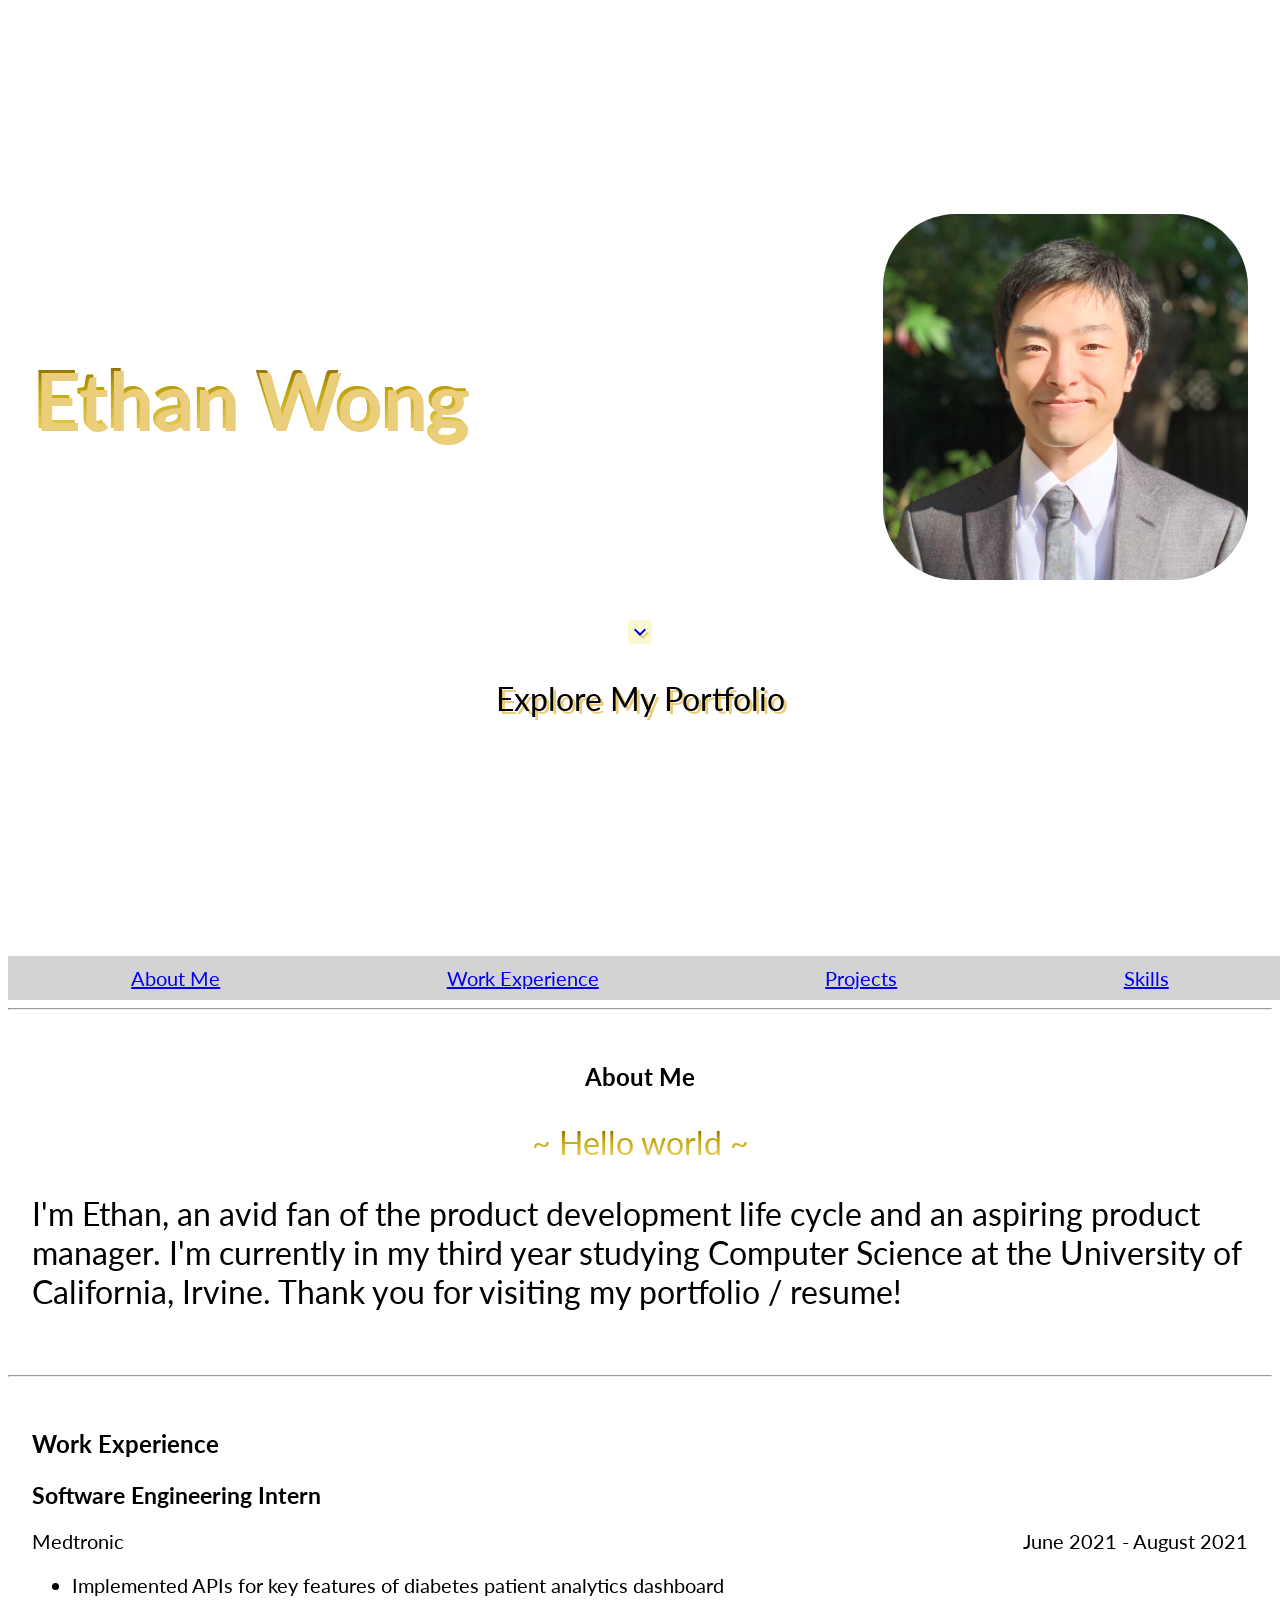
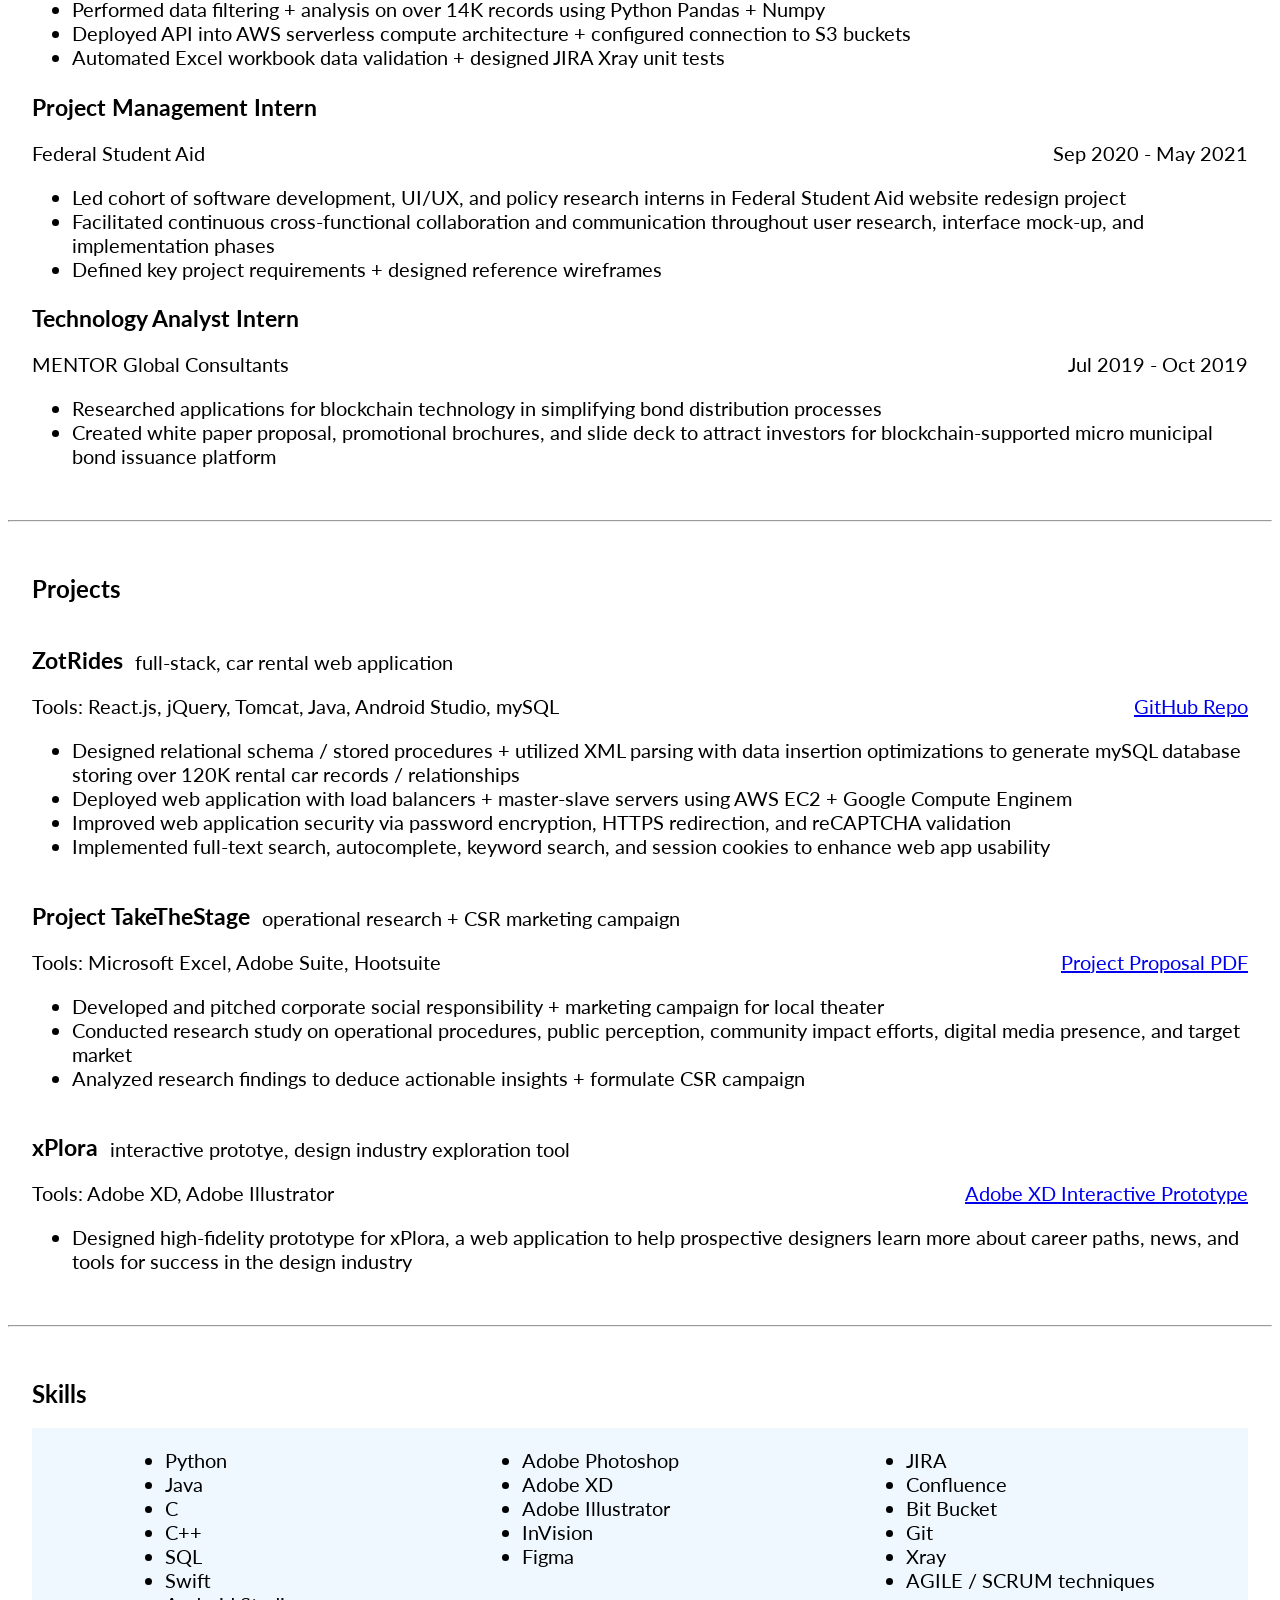
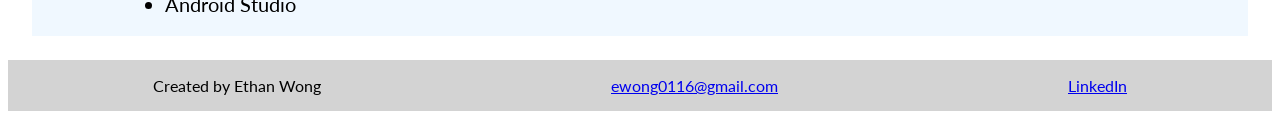
==== index.html @ 9dc20048 "barebones responsive webpage" ====
<!doctype html>
<html lang="en">

<!--
WRITTEN BY: Ethan Wong
EMAIL: wongea2@uci.edu
-->

<head>
  <meta charset="utf-8">
  <meta name="author" content="Ethan Wong">
  <meta name="description" content="Ethan Wong's professional portfolio">
   <!-- you would link to an external stylesheet here! -->
  <link rel="stylesheet" href="mobile.css" media="screen and (max-width: 640px)">
  <link rel="stylesheet" href="tablet.css" media="screen and (min-width: 640px) and (max-width: 1024px)">
  <link rel="stylesheet" href="desktop.css" media="screen and (min-width: 1024px)">
  <link rel="stylesheet" href="https://fonts.googleapis.com/css2?family=Lato&family=Roboto&display=swap">
  <link rel="stylesheet" href="https://fonts.googleapis.com/icon?family=Material+Icons">
   <!-- you would also link to Bootstrap here! -->
  <title>Ethan Wong's Portfolio</title>
</head>
    
<body>
    
  <header>
      <div id="namepic">
          <div id="myName"><h1 class="gradient">Ethan Wong</h1></div>
          <img id="myPicture" src="profile_picture.jpg" alt="Headshot of Ethan Wong">
      </div>
      
      <div id="clickjump">
          <a href="#0"><span class="material-icons">expand_more</span></a>
          <p>Explore My Portfolio</p>
      </div>
  </header>

  <nav>
      <a href="#0">About Me</a>
      <a href="#1">Work Experience</a>
      <a href="#2">Projects</a>
      <a href="#3">Skills</a>
  </nav>
    
  <hr id="0">
    
  <section id="AboutMe">
      <h2>About Me</h2>
      
      <p class="gradient" id="greeting"> ~ Hello world ~</p><p> I'm Ethan, an avid fan of the product development life cycle and an aspiring product manager.  I'm currently in my third year studying Computer Science at the University of California, Irvine.  Thank you for visiting my portfolio / resume!</p>
  </section>
    
  <hr id="1">

  <section id="WorkExperience">
      <h2> Work Experience </h2>
    
      <div class="experience">
          <h3> Software Engineering Intern </h3>
          <div class="subtitle">
              <p>Medtronic</p>
              <p>June 2021 - August 2021</p>
          </div>
          <ul>
              <li>Implemented APIs for key features of diabetes patient analytics dashboard</li>
              <li>Performed data filtering + analysis on over 14K records using Python Pandas + Numpy</li>
              <li>Deployed API into AWS serverless compute architecture + configured connection to S3 buckets</li>
              <li>Automated Excel workbook data validation + designed JIRA Xray unit tests</li>
          </ul>
      </div>
      
      <div class="experience">
          <h3> Project Management Intern </h3>
          <div class="subtitle">
              <p>Federal Student Aid</p>
              <p>Sep 2020 - May 2021</p>
          </div>
          <ul>
              <li>Led cohort of software development, UI/UX, and policy research interns in Federal Student Aid website redesign project</li>
              <li>Facilitated continuous cross-functional collaboration and communication throughout user research, interface mock-up, and implementation phases</li>
              <li>Defined key project requirements + designed reference wireframes</li>
          </ul>
      </div>
      
      <div class="experience">
          <h3> Technology Analyst Intern </h3>
          <div class="subtitle">
              <p>MENTOR Global Consultants</p>
              <p>Jul 2019 - Oct 2019</p>
          </div>
          <ul>
              <li>Researched applications for blockchain technology in simplifying bond distribution processes</li>
              <li>Created white paper proposal, promotional brochures, and slide deck to attract investors for blockchain-supported micro municipal bond issuance platform</li>
          </ul>
      </div>
  </section>
    
  <hr id=2>
    
  <section id="Projects">
      <h2> Projects </h2>
      
      <div class="experience">
          <div class="projectTitle">
              <h3> ZotRides</h3>
              <p>full-stack, car rental web application</p>
          </div>
          <div class="subtitle">
              <p>Tools: React.js, jQuery, Tomcat, Java, Android Studio, mySQL</p>
              <p><a href="https://github.com/ethanwong16/ZotRides" target="_blank">GitHub Repo</a></p>
          </div>
          <ul>
              <li>Designed relational schema / stored procedures + utilized XML parsing with data insertion optimizations to generate mySQL database storing over 120K rental car records / relationships</li>
              <li>Deployed web application with load balancers + master-slave servers using AWS EC2 + Google Compute Enginem</li>
              <li>Improved web application security via password encryption, HTTPS redirection, and reCAPTCHA validation</li>
              <li>Implemented full-text search, autocomplete, keyword search, and session cookies to enhance web app usability</li>
          </ul>
      </div>

      <div class="experience">
          <div class="projectTitle">
              <h3> Project TakeTheStage</h3>
              <p> operational research + CSR marketing campaign</p>
          </div>
          <div class="subtitle">
            <p>Tools: Microsoft Excel, Adobe Suite, Hootsuite</p>
            <p><a href="https://drive.google.com/file/d/1tY7sdmoFYS0dzQQQ1jbVA4jrUlRYS7Nh/view?usp=sharing" target="_blank">Project Proposal PDF</a></p>
          </div>
          <ul>
              <li>Developed and pitched corporate social responsibility + marketing campaign for local theater</li>
              <li>Conducted research study on operational procedures, public perception, community impact efforts, digital media presence, and target market</li>
              <li>Analyzed research findings to deduce actionable insights + formulate CSR campaign</li>
          </ul>
      </div>

      <div class="experience">
          <div class="projectTitle">
              <h3> xPlora</h3>
              <p> interactive prototye, design industry exploration tool</p>
          </div>
          <div class="subtitle">
              <p>Tools: Adobe XD, Adobe Illustrator</p>
              <p><a href="https://xd.adobe.com/view/8eb4e990-8a0b-4e0c-b55e-046b39641113-dbe7/" target="_blank">Adobe XD Interactive Prototype</a></p>
          </div>
          <ul>
              <li>Designed high-fidelity prototype for xPlora, a web application to help prospective designers learn more about career paths, news, and tools for success in the design industry</li>
          </ul>
      </div>
  </section>
    
  <hr id="3">
  
  <section id="Skills">
      <h2> Skills </h2>
      <div id="skillsCards">
          <ul>
              <li>Python</li>
              <li>Java</li>
              <li>C</li>
              <li>C++</li>
              <li>SQL</li>
              <li>Swift</li>
              <li>Android Studio</li>
          </ul>

          <ul>
              <li>Adobe Photoshop</li>
              <li>Adobe XD</li>
              <li>Adobe Illustrator</li>
              <li>InVision</li>
              <li>Figma</li>
          </ul>

          <ul>
              <li>JIRA</li>
              <li>Confluence</li>
              <li>Bit Bucket</li>
              <li>Git</li>
              <li>Xray</li>
              <li>AGILE / SCRUM techniques</li>
          </ul>
      </div>
  </section>
  
  <footer>
      <p>Created by Ethan Wong</p>
      <p><a href="mailto:ewong0116@gmail.com">ewong0116@gmail.com</a></p>
      <p><a href="https://www.linkedin.com/in/ethanawong/" target="_blank">LinkedIn</a></p>
  </footer>
    
</body>
    
</html>
---- mobile.css ----
body {
    font-family: Lato, arial, sans-serif;
    text-align: center;
}

header {
    height: 100vh;
    text-align: center;
    display: flex;
    flex-direction: column;
    justify-content: center;
    
/*    background-color: blue;*/
}

header #namepic {
    width: 100%;
    display: flex;
    flex-direction: column;
    align-items: center;
    justify-content: space-between;
    
/*    background-color: red;*/
}

#namepic #myName {
    display: flex;
    align-items: center;
    max-width: 50%;
    
/*    background-color: green;*/
}

#namepic #myName h1{
    font-size: 3em;
}

.gradient {
    background-image:  linear-gradient(rgba(105,72,3,1) 0%, rgba(191,163,10,1) 42%, rgba(246,219,116,1) 100%);
    -webkit-background-clip: text;
    -webkit-text-fill-color: transparent; 
}

#namepic #myPicture {
    border-radius: 50%;
    max-width: 50%;
}

header #clickjump {
    margin-top: 2.5em;
}

.material-icons {
    font-size: 4em !important;
}

.material-icons:hover {
    font-size: 8em !important;
}

/*
#clickjump:hover{
    font-size: 1.5em;
}
*/

nav {
    display: flex;
    justify-content: space-around;
    background-color: lightgray;
    position: sticky;
    top: 0%;
    width: 100%;
}

nav a:hover {
    background-color: white;
}

section {
    padding: 1.5em;
}

.subtitle {
    display: flex;
    flex-direction: column;
    justify-content: space-between;
/*    background-color: aqua;*/
}

.subtitle p {
    margin-bottom: 0;
}

.projectTitle {
/*    background-color: brown;*/
    display: flex;
    flex-direction: column;
}

#WorkExperience h3{
    margin-bottom: 0;
}

.projectTitle p, .projectTitle h3 {
    margin-bottom: 0;
    margin-right: 0.5em;
}

.experience:hover{
    text-shadow: 2px 2px #ebce7c;
}

.experience ul{
    text-align: left;
}

#skillsCards {
    display: flex;
    flex-direction: column;
    justify-content: space-around;
    align-content: center;
    background-color: aliceblue;
    text-align: left;
}


footer {
    background-color: lightgray;
    display: flex;
    flex-direction: column;
    justify-content: space-around;
}
---- tablet.css ----
body {
    font-family: Lato, arial, sans-serif;
}

header {
    height: 100vh;
    padding: 1.5em;
    text-align: center;
    display: flex;
    flex-direction: column;
    justify-content: center;
    
/*    background-color: blue;*/
}

header #namepic {
    width: 100%;
    display: flex;
    align-items: center;
    justify-content: space-between;
    
/*    background-color: red;*/
}

#namepic #myName {
    display: flex;
    align-items: center;
    height: 100%;
    max-width: 60%;
    
/*    background-color: green;*/
}

#namepic #myName h1{
    font-size: 5em;
}

.gradient {
    background-image:  linear-gradient(rgba(105,72,3,1) 0%, rgba(191,163,10,1) 42%, rgba(246,219,116,1) 100%);
    -webkit-background-clip: text;
    -webkit-text-fill-color: transparent; 
}

#namepic #myPicture {
    border-radius: 50%;
    max-width: 30%;
}

header #clickjump {
    margin-top: 2.5em;
}

/*
.material-icons {
    background-color: aqua;
}
*/


.material-icons {
    font-size: 2.5em !important;
}

.material-icons:hover {
    font-size: 5em !important;
}

/*
#clickjump:hover{
    font-size: 1.5em;
}
*/

nav {
    display: flex;
    justify-content: space-around;
    background-color: lightgray;
    position: sticky;
    top: 0%;
    font-size: 1.25em;
    padding: 0.5em;
    width: 100%;
}

nav a:hover {
    background-color: white;
}

section {
    padding: 1.5em;
}

.subtitle {
    display: flex;
    justify-content: space-around;
/*    background-color: aqua;*/
}

.subtitle p {
    margin-bottom: 0;
}

.projectTitle {
/*    background-color: brown;*/
    display: flex;
    align-items: flex-end;
}

#WorkExperience h3{
    margin-bottom: 0;
}

.projectTitle p, .projectTitle h3 {
    margin-bottom: 0;
    margin-right: 0.5em;
}

.experience:hover{
    text-shadow: 2px 2px #ebce7c;
}

#skillsCards {
    display: flex;
    justify-content: space-around;
    align-content: flex-start;
    background-color: aliceblue;
}


footer {
    background-color: lightgray;
    display: flex;
    justify-content: space-around;
}
---- desktop.css ----
body {
    font-family: Lato, arial, sans-serif;
}

header {
    height: 100vh;
    padding: 1.5em;
    text-align: center;
    display: flex;
    flex-direction: column;
    justify-content: center;
    text-shadow: 3px 3px #ebce7c;
/*    background-color: blue;*/
}

header #namepic {
    width: 100%;
    display: flex;
    align-items: center;
    justify-content: space-between;
    
/*    background-color: red;*/
}

#namepic #myName {
    display: flex;
    align-items: center;
    height: 100%;
    max-width: 60%;
    
/*    background-color: green;*/
}

#namepic #myName h1{
    font-size: 5em;
}

.gradient {
    background-image:  linear-gradient(rgba(105,72,3,1) 0%, rgba(191,163,10,1) 42%, rgba(246,219,116,1) 100%);
    -webkit-background-clip: text;
    -webkit-text-fill-color: transparent; 
}

#namepic #myPicture {
    border-radius: 20%;
    max-width: 30%;
}

header #clickjump {
    margin-top: 2.5em;
}

#clickjump p{
    font-size: 2em;
}

.material-icons {
    background-color: lightgoldenrodyellow;
}

.material-icons:hover {
    font-size: 2.5em;
}


nav {
    display: flex;
    justify-content: space-around;
    background-color: lightgray;
    position: sticky;
    top: 0%;
    font-size: 1.25em;
    padding: 0.5em;
    width: 100%;
}

nav a:hover {
    background-color: white;
}

#AboutMe h2 {
    text-align: center;
}

#greeting {
    font-size: 2em;
    text-align: center;
}

#greeting:hover {
    text-shadow: 3px 3px #ebce7c;
}

#AboutMe p {
    font-size: 2em;
}

section {
    padding: 1.5em;
}

.subtitle {
    display: flex;
    justify-content: space-between;
/*    background-color: aqua;*/
}

.subtitle p {
    margin-bottom: 0;
}

.projectTitle {
/*    background-color: brown;*/
    display: flex;
    align-items: flex-end;
}

#WorkExperience h3{
    margin-bottom: 0;
}

.projectTitle p, .projectTitle h3 {
    margin-bottom: 0;
    margin-right: 0.5em;
}

.experience{
    font-size: 1.25em;
}

.experience:hover{
    text-shadow: 2px 2px #ebce7c;
}

#skillsCards {
    display: flex;
    justify-content: space-around;
    align-content: flex-start;
    background-color: aliceblue;
    font-size: 1.25em;
}

#skillsCards ul:hover {
    background-color: lightgoldenrodyellow;
}


footer {
    background-color: lightgray;
    display: flex;
    justify-content: space-around;
}
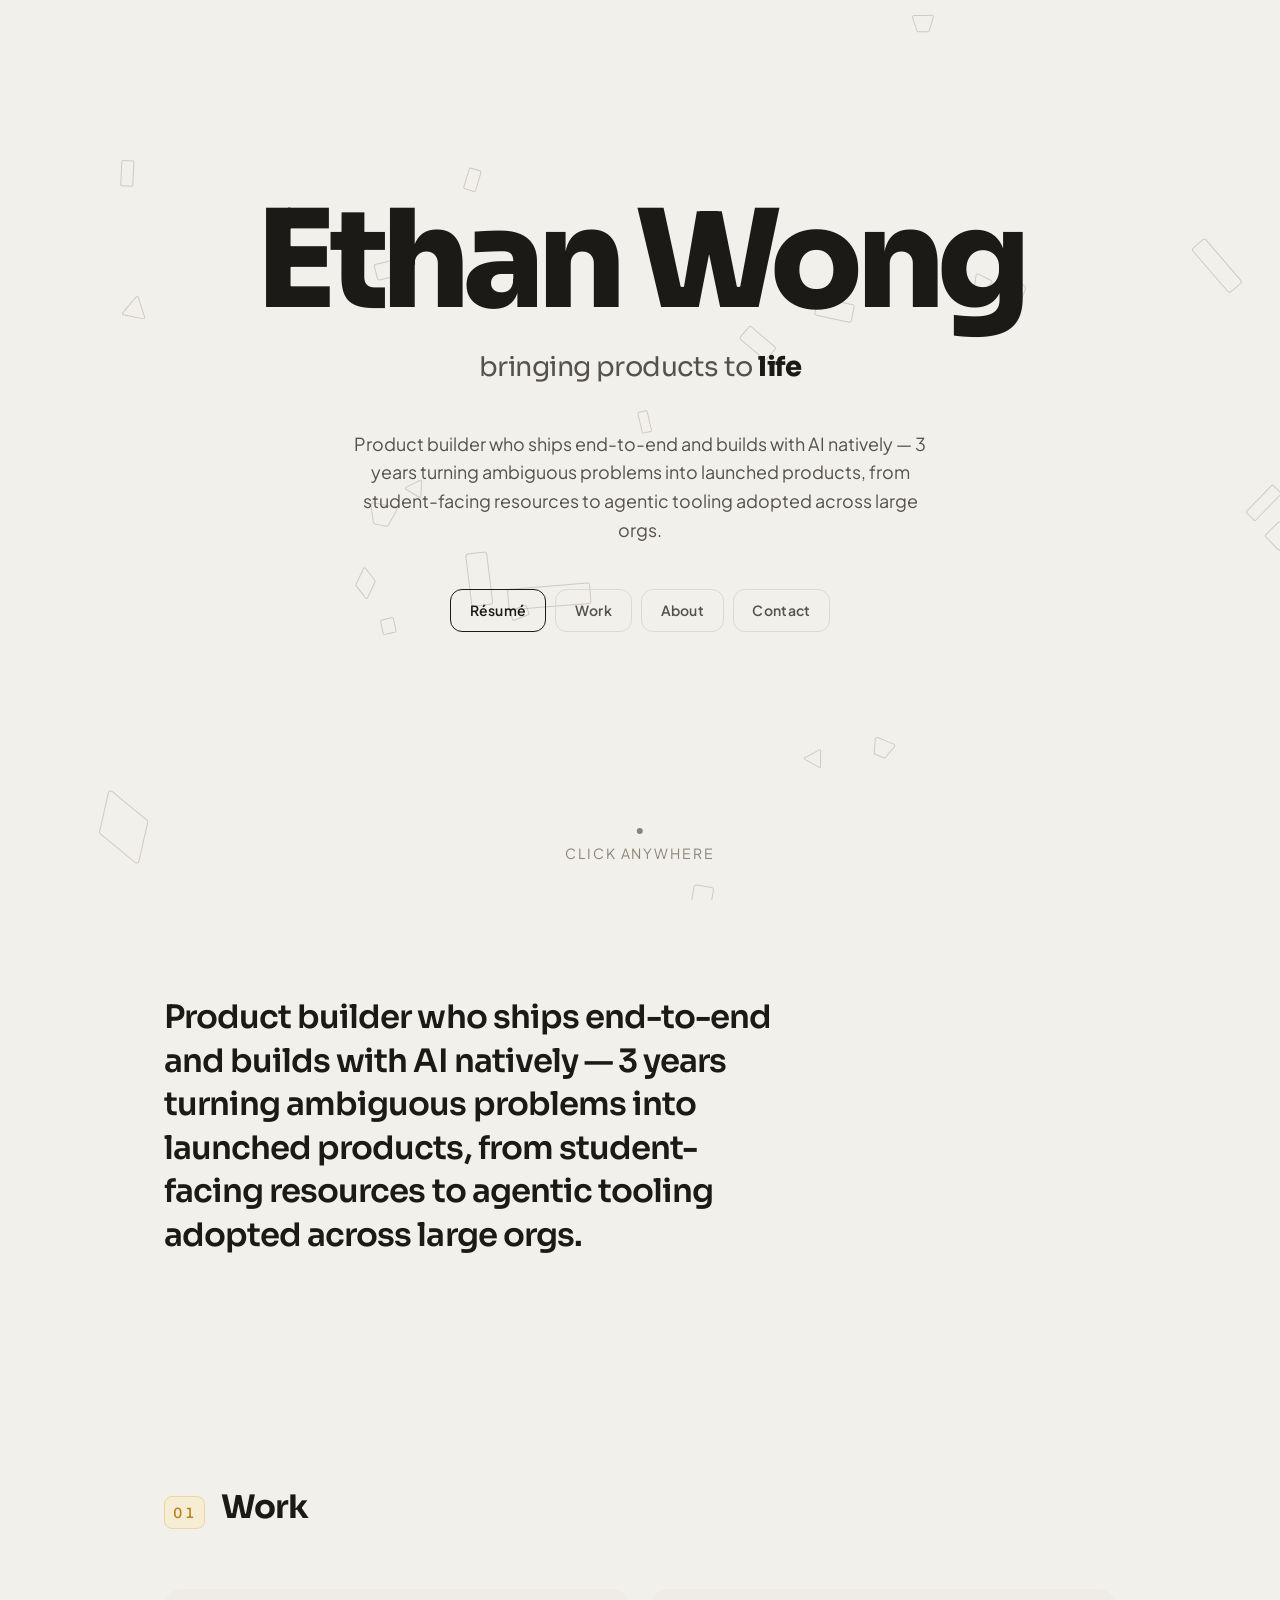
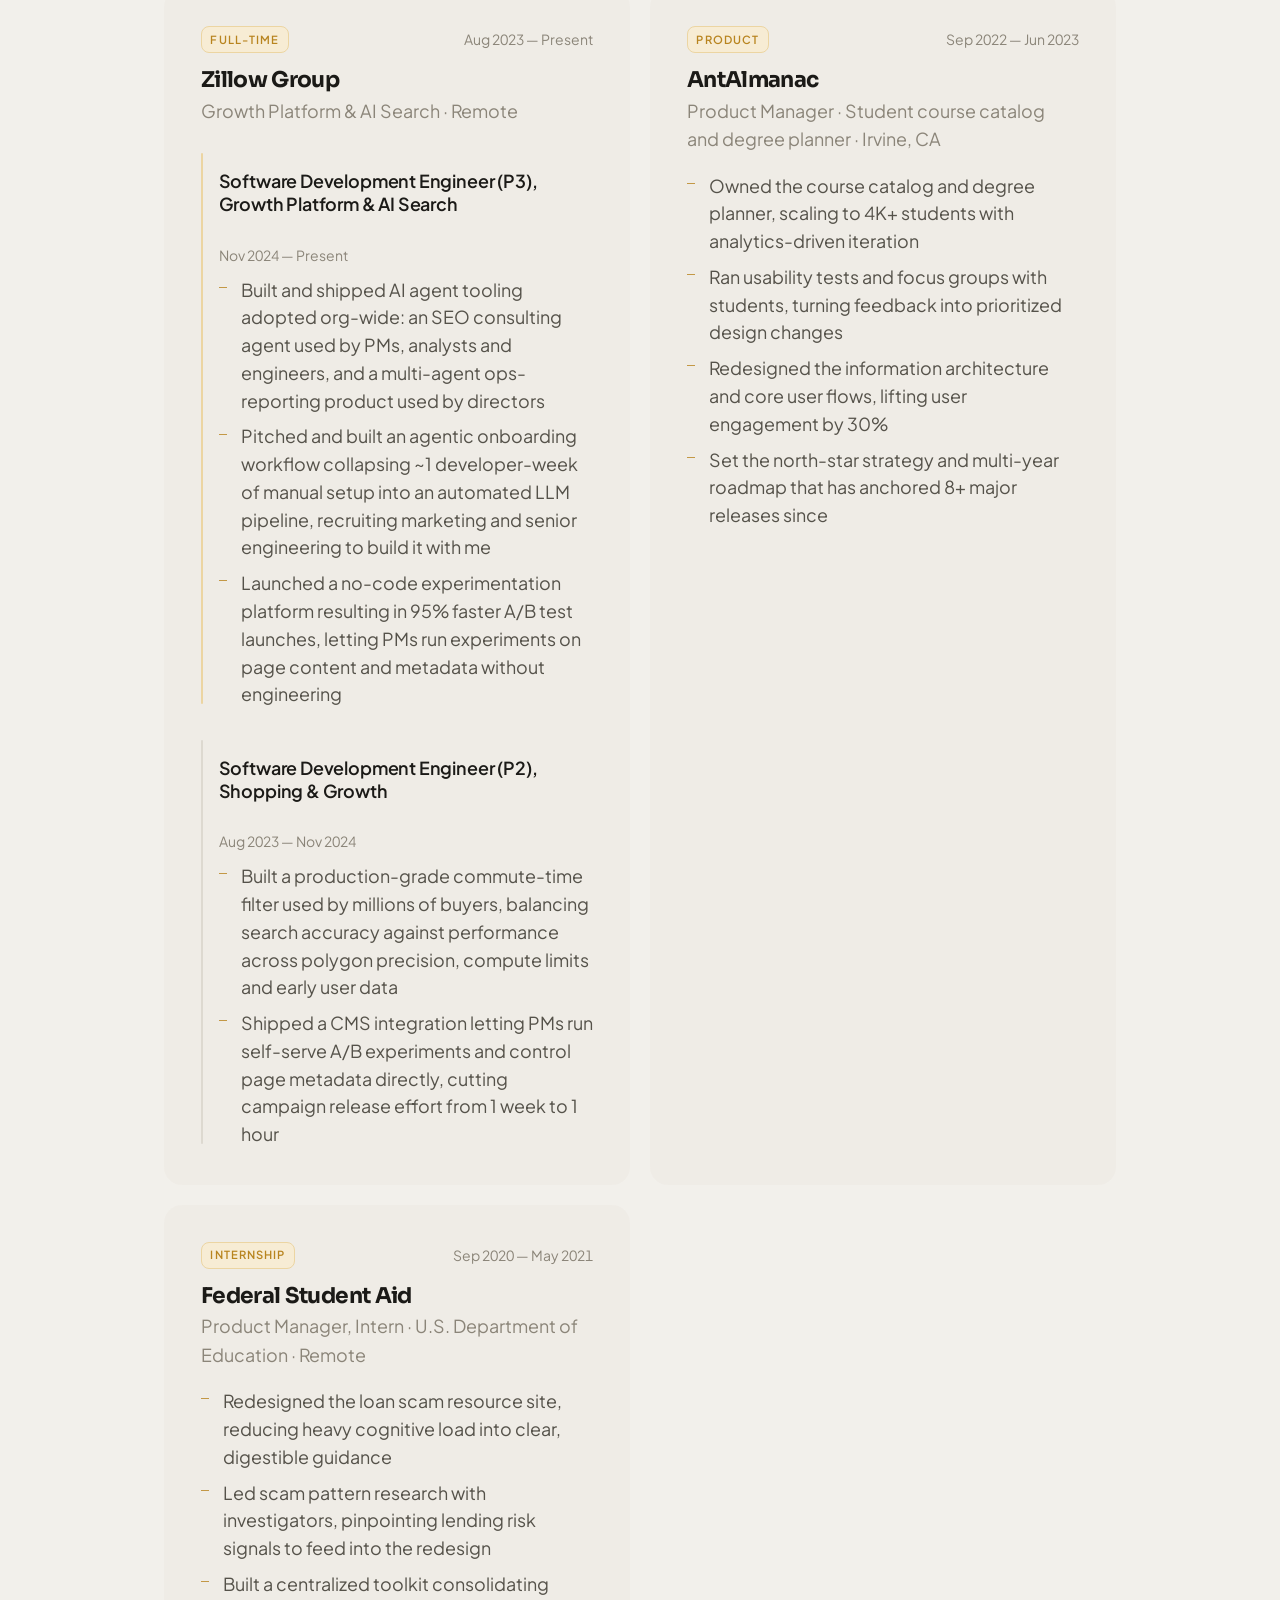
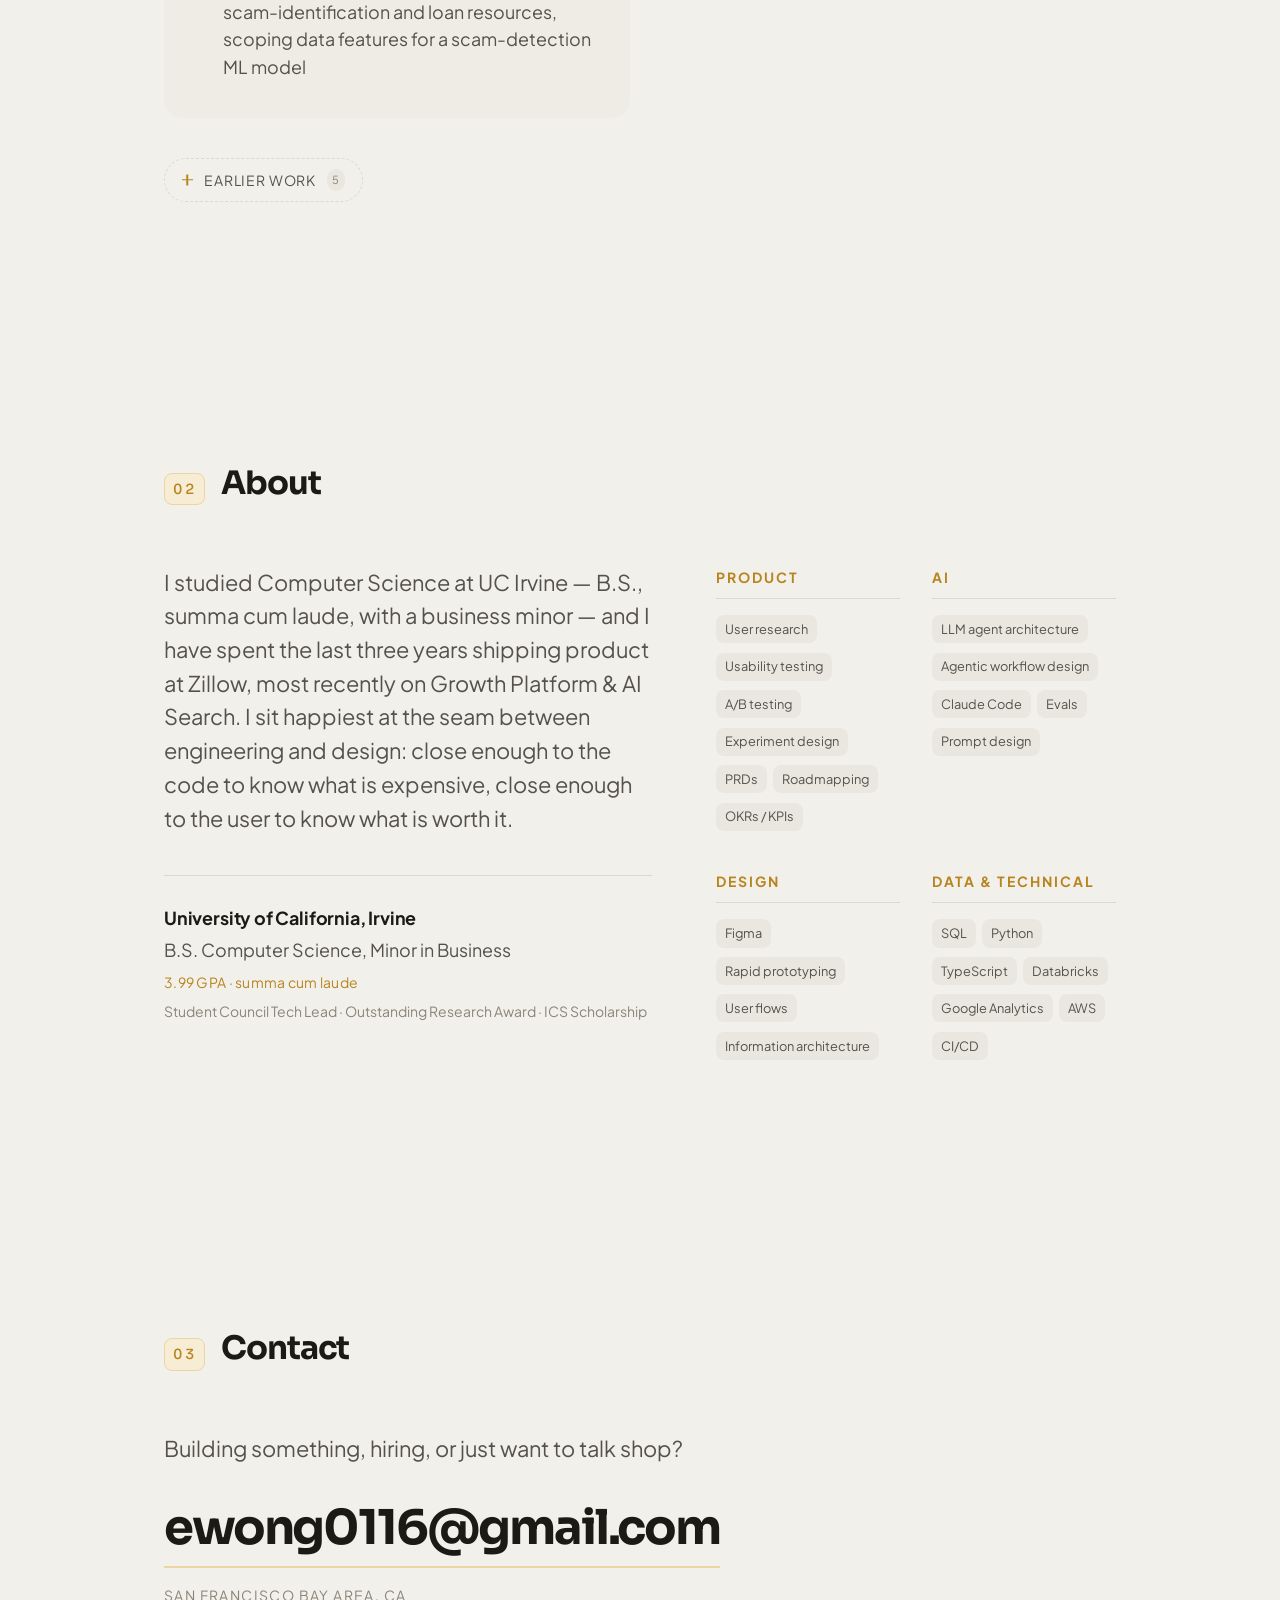
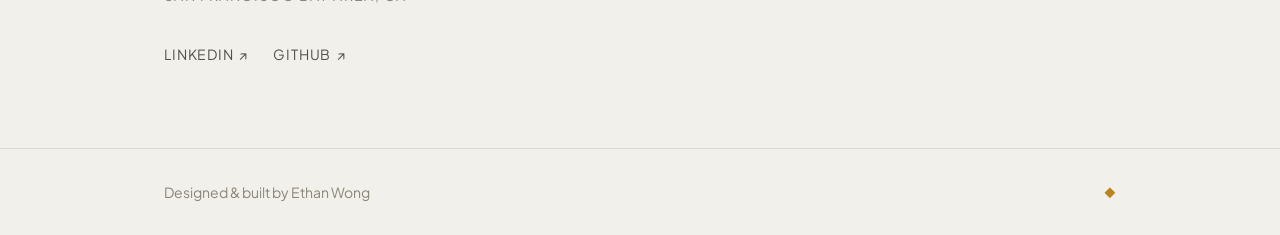
==== commit 04fd7c53: "Restructure assets per review feedback - Move mockups/ off this branch entirely — direction B is dec" ====
--- a/index.html
+++ b/index.html
@@ -1,192 +1,135 @@
 <!doctype html>
 <html lang="en">
+<head>
+<meta charset="utf-8">
+<meta name="viewport" content="width=device-width, initial-scale=1">
 
-<!--
-WRITTEN BY: Ethan Wong
-EMAIL: wongea2@uci.edu
--->
+<title>Ethan Wong — bringing products to life</title>
+<meta name="author" content="Ethan Wong">
+<meta name="description" content="Ethan Wong — product builder who ships end-to-end and builds with AI natively. Currently on Growth Platform &amp; AI Search at Zillow.">
+<meta name="theme-color" content="#FCF8F0">
 
-<head>
-  <meta charset="utf-8">
-  <meta name="author" content="Ethan Wong">
-  <meta name="description" content="Ethan Wong's professional portfolio">
-   <!-- you would link to an external stylesheet here! -->
-  <link rel="stylesheet" href="mobile.css" media="screen and (max-width: 640px)">
-  <link rel="stylesheet" href="tablet.css" media="screen and (min-width: 640px) and (max-width: 1024px)">
-  <link rel="stylesheet" href="desktop.css" media="screen and (min-width: 1024px)">
-  <link rel="stylesheet" href="https://fonts.googleapis.com/css2?family=Lato&family=Roboto&display=swap">
-  <link rel="stylesheet" href="https://fonts.googleapis.com/icon?family=Material+Icons">
-   <!-- you would also link to Bootstrap here! -->
-  <title>Ethan Wong's Portfolio</title>
+<meta property="og:type" content="website">
+<meta property="og:title" content="Ethan Wong — bringing products to life">
+<meta property="og:description" content="Product builder who ships end-to-end and builds with AI natively. Currently on Growth Platform &amp; AI Search at Zillow.">
+<meta name="twitter:card" content="summary">
+
+<link rel="icon" href="data:image/svg+xml,%3Csvg xmlns='http://www.w3.org/2000/svg' viewBox='0 0 32 32'%3E%3Crect width='32' height='32' rx='7' fill='%23FCF8F0'/%3E%3Cpath d='M16 6l9 5v10l-9 5-9-5V11z' fill='%23DDA646'/%3E%3C/svg%3E">
+
+<link rel="preconnect" href="https://fonts.googleapis.com">
+<link rel="preconnect" href="https://fonts.gstatic.com" crossorigin>
+<link rel="stylesheet" href="https://fonts.googleapis.com/css2?family=Sora:wght@400;600;700;800&family=Plus+Jakarta+Sans:ital,wght@0,300;0,400;0,500;0,600;0,700;1,400&display=swap">
+
+<link rel="stylesheet" href="assets/tokens.css">
+<link rel="stylesheet" href="assets/ripple/ripple.css">
+<link rel="stylesheet" href="assets/layout.css">
+<link rel="stylesheet" href="assets/kinetic.css">
 </head>
-    
+
 <body>
-    
-  <header>
-      <div id="namepic">
-          <div id="myName"><h1 class="gradient">Ethan Wong</h1></div>
-          <img id="myPicture" src="profile_picture.jpg" alt="Headshot of Ethan Wong">
-      </div>
-      
-      <div id="clickjump">
-          <a href="#0"><span class="material-icons">expand_more</span></a>
-          <p>Explore My Portfolio</p>
-      </div>
-  </header>
 
-  <nav>
-      <a href="#0">About Me</a>
-      <a href="#1">Work Experience</a>
-      <a href="#2">Projects</a>
-      <a href="#3">Skills</a>
-  </nav>
-    
-  <hr id="0">
-    
-  <section id="AboutMe">
-      <h2>About Me</h2>
-      
-      <p class="gradient" id="greeting"> ~ Hello world ~</p><p> I'm Ethan, an avid fan of the product development life cycle and an aspiring product manager.  I'm currently in my third year studying Computer Science at the University of California, Irvine.  Thank you for visiting my portfolio / resume!</p>
+<nav class="nav" aria-label="Primary">
+  <a class="nav__mark" href="#top">Ethan Wong<span>.</span></a>
+  <ul class="nav__links">
+    <li><a href="#work">Work</a></li>
+    <li><a href="#about">About</a></li>
+    <li><a href="#contact">Contact</a></li>
+  </ul>
+</nav>
+
+<main id="top">
+
+  <section class="hero" aria-label="Ethan Wong">
+    <canvas class="shards" aria-hidden="true"></canvas>
+    <div class="hero__ring" aria-hidden="true"></div>
+    <button class="hero__trigger" type="button">Reveal the page</button>
+
+    <div class="hero-inner">
+      <h1 class="hero__name"><span>Ethan</span><span>Wong</span></h1>
+      <p class="hero__tagline">bringing products to <em class="life">life</em></p>
+      <p class="hero__blurb"></p>
+      <div class="hero__actions"></div>
+    </div>
+
+    <div class="hero__cue hero__cue--tap" aria-hidden="true">
+      <span class="pulse"></span>
+      <span>click anywhere</span>
+    </div>
+    <div class="hero__cue hero__cue--scroll" aria-hidden="true">
+      <span>scroll</span>
+      <span class="hero__cue-line"></span>
+    </div>
   </section>
-    
-  <hr id="1">
 
-  <section id="WorkExperience">
-      <h2> Work Experience </h2>
-    
-      <div class="experience">
-          <h3> Software Engineering Intern </h3>
-          <div class="subtitle">
-              <p>Medtronic</p>
-              <p>June 2021 - August 2021</p>
-          </div>
-          <ul>
-              <li>Implemented APIs for key features of diabetes patient analytics dashboard</li>
-              <li>Performed data filtering + analysis on over 14K records using Python Pandas + Numpy</li>
-              <li>Deployed API into AWS serverless compute architecture + configured connection to S3 buckets</li>
-              <li>Automated Excel workbook data validation + designed JIRA Xray unit tests</li>
-          </ul>
-      </div>
-      
-      <div class="experience">
-          <h3> Project Management Intern </h3>
-          <div class="subtitle">
-              <p>Federal Student Aid</p>
-              <p>Sep 2020 - May 2021</p>
-          </div>
-          <ul>
-              <li>Led cohort of software development, UI/UX, and policy research interns in Federal Student Aid website redesign project</li>
-              <li>Facilitated continuous cross-functional collaboration and communication throughout user research, interface mock-up, and implementation phases</li>
-              <li>Defined key project requirements + designed reference wireframes</li>
-          </ul>
-      </div>
-      
-      <div class="experience">
-          <h3> Technology Analyst Intern </h3>
-          <div class="subtitle">
-              <p>MENTOR Global Consultants</p>
-              <p>Jul 2019 - Oct 2019</p>
-          </div>
-          <ul>
-              <li>Researched applications for blockchain technology in simplifying bond distribution processes</li>
-              <li>Created white paper proposal, promotional brochures, and slide deck to attract investors for blockchain-supported micro municipal bond issuance platform</li>
-          </ul>
-      </div>
-  </section>
-    
-  <hr id=2>
-    
-  <section id="Projects">
-      <h2> Projects </h2>
-      
-      <div class="experience">
-          <div class="projectTitle">
-              <h3> ZotRides</h3>
-              <p>full-stack, car rental web application</p>
-          </div>
-          <div class="subtitle">
-              <p>Tools: React.js, jQuery, Tomcat, Java, Android Studio, mySQL</p>
-              <p><a href="https://github.com/ethanwong16/ZotRides" target="_blank">GitHub Repo</a></p>
-          </div>
-          <ul>
-              <li>Designed relational schema / stored procedures + utilized XML parsing with data insertion optimizations to generate mySQL database storing over 120K rental car records / relationships</li>
-              <li>Deployed web application with load balancers + master-slave servers using AWS EC2 + Google Compute Enginem</li>
-              <li>Improved web application security via password encryption, HTTPS redirection, and reCAPTCHA validation</li>
-              <li>Implemented full-text search, autocomplete, keyword search, and session cookies to enhance web app usability</li>
-          </ul>
-      </div>
+  <div class="page" id="page"></div>
+</main>
 
-      <div class="experience">
-          <div class="projectTitle">
-              <h3> Project TakeTheStage</h3>
-              <p> operational research + CSR marketing campaign</p>
-          </div>
-          <div class="subtitle">
-            <p>Tools: Microsoft Excel, Adobe Suite, Hootsuite</p>
-            <p><a href="https://drive.google.com/file/d/1tY7sdmoFYS0dzQQQ1jbVA4jrUlRYS7Nh/view?usp=sharing" target="_blank">Project Proposal PDF</a></p>
-          </div>
-          <ul>
-              <li>Developed and pitched corporate social responsibility + marketing campaign for local theater</li>
-              <li>Conducted research study on operational procedures, public perception, community impact efforts, digital media presence, and target market</li>
-              <li>Analyzed research findings to deduce actionable insights + formulate CSR campaign</li>
-          </ul>
-      </div>
+<script src="assets/content.js"></script>
+<script src="assets/render.js"></script>
+<script src="assets/ripple/shards.js"></script>
+<script>
+(function () {
+  var C = window.CONTENT;
 
-      <div class="experience">
-          <div class="projectTitle">
-              <h3> xPlora</h3>
-              <p> interactive prototye, design industry exploration tool</p>
-          </div>
-          <div class="subtitle">
-              <p>Tools: Adobe XD, Adobe Illustrator</p>
-              <p><a href="https://xd.adobe.com/view/8eb4e990-8a0b-4e0c-b55e-046b39641113-dbe7/" target="_blank">Adobe XD Interactive Prototype</a></p>
-          </div>
-          <ul>
-              <li>Designed high-fidelity prototype for xPlora, a web application to help prospective designers learn more about career paths, news, and tools for success in the design industry</li>
-          </ul>
-      </div>
-  </section>
-    
-  <hr id="3">
-  
-  <section id="Skills">
-      <h2> Skills </h2>
-      <div id="skillsCards">
-          <ul>
-              <li>Python</li>
-              <li>Java</li>
-              <li>C</li>
-              <li>C++</li>
-              <li>SQL</li>
-              <li>Swift</li>
-              <li>Android Studio</li>
-          </ul>
+  document.querySelector('.hero__blurb').textContent = C.blurb;
+  document.querySelector('.hero__actions').innerHTML = C.actions.map(function (a) {
+    var ext = /^https?:|\.pdf$/i.test(a.href);
+    return '<a class="btn' + (a.kind === 'primary' ? ' btn--primary' : '') +
+           '" href="' + a.href + '"' +
+           (ext ? ' target="_blank" rel="noopener"' : '') + '>' + a.label + '</a>';
+  }).join('');
 
-          <ul>
-              <li>Adobe Photoshop</li>
-              <li>Adobe XD</li>
-              <li>Adobe Illustrator</li>
-              <li>InVision</li>
-              <li>Figma</li>
-          </ul>
+  window.renderPage(document.getElementById('page'));
 
-          <ul>
-              <li>JIRA</li>
-              <li>Confluence</li>
-              <li>Bit Bucket</li>
-              <li>Git</li>
-              <li>Xray</li>
-              <li>AGILE / SCRUM techniques</li>
-          </ul>
-      </div>
-  </section>
-  
-  <footer>
-      <p>Created by Ethan Wong</p>
-      <p><a href="mailto:ewong0116@gmail.com">ewong0116@gmail.com</a></p>
-      <p><a href="https://www.linkedin.com/in/ethanawong/" target="_blank">LinkedIn</a></p>
-  </footer>
-    
+  window.initHero({
+    seed: 29,
+
+    /* many small forms ringing the viewport — the middle stays clear
+       for the name, but the edges are busy and alive.
+       narrow:false = dropped on phones, where there is no margin to spare */
+    shapes: [
+      { shape: 'cube',   size: 0.115, x: 0.09, y: 0.16 },
+      { shape: 'stairs', n: 4, size: 0.13,  x: 0.24, y: 0.14,  narrow: false },
+      { shape: 'tri',    size: 0.10,  x: 0.50, y: 0.15,  narrow: false },
+      { shape: 'bars',   n: 5, size: 0.14,  x: 0.76, y: 0.145, narrow: false },
+      { shape: 'cube',   size: 0.125, x: 0.92, y: 0.22 },
+      { shape: 'arch',   n: 5, size: 0.145, x: 0.90, y: 0.62 },
+      { shape: 'tri',    size: 0.095, x: 0.955, y: 0.87, narrow: false },
+      { shape: 'stairs', n: 4, size: 0.135, x: 0.72, y: 0.93 },
+      { shape: 'bars',   n: 5, size: 0.13,  x: 0.27, y: 0.94 },
+      { shape: 'arch',   n: 5, size: 0.13,  x: 0.07, y: 0.75, narrow: false },
+      { shape: 'cube',   size: 0.10,  x: 0.045, y: 0.45, narrow: false }
+    ],
+
+    palette: [
+      '#DDA646', '#C98A3A', '#B26F3C', '#E8C888',
+      '#A9832F', '#D2A04A', '#C4653A', '#EBD9AE'
+    ],
+
+    scatter:    [0.28, 0.75],
+    startScale: [0.35, 0.9],
+    spin:       3.4,
+    drift:      1.5,
+    corner:     0.05,
+
+    lineWidth:       1,
+    stroke:          '#B9B3A6',
+    strokeWarm:      '#B0862E',
+    strokeAlpha:     0.6,
+    strokeAlphaWarm: 0.3,
+    fillAlpha:       0.95,
+
+    waveMs:     950,
+    assembleMs: 780,
+    parallax:   0.14,
+    autoFireMs: 3000
+  });
+
+  var nav = document.querySelector('.nav');
+  window.addEventListener('scroll', function () {
+    nav.classList.toggle('is-stuck', window.scrollY > 40);
+  }, { passive: true });
+})();
+</script>
 </body>
-    
-</html>+</html>
--- a/assets/tokens.css
+++ b/assets/tokens.css
@@ -0,0 +1,109 @@
+/* ============================================================
+   tokens.css — palette, type scale, rhythm, easing
+   Shared by all three mockups so only the *design* differs.
+   ============================================================ */
+
+*, *::before, *::after { box-sizing: border-box; }
+
+:root {
+  color-scheme: light;
+
+  /* --- cold state: flat off-white, before the ripple --- */
+  --paper:     #F2F0EB;
+  --paper-2:   #EAE7E0;
+  --ink:       #1B1A17;
+  --ink-2:     #55524A;
+  --ink-3:     #8B8579;
+  --line:      #DDD9D0;
+
+  /* --- warm accents (constant; they simply go unused while cold) --- */
+  --gold:        #B8841F;
+  --gold-bright: #DDA646;
+  --gold-soft:   #ECD5A2;
+  --gold-wash:   #F7ECD4;
+  --clay:        #B26F3C;
+
+  /* --- ripple: driven per-frame from shards.js --- */
+  --r:  0px;
+  --ox: 50%;
+  --oy: 50%;
+
+  /* --- motion --- */
+  --ease-out: cubic-bezier(.16, 1, .3, 1);
+  --ease-io:  cubic-bezier(.65, 0, .35, 1);
+
+  /* --- type scale --- */
+  --step--1: clamp(.8rem,  .77rem + .15vw, .875rem);
+  --step-0:  clamp(1rem,   .96rem + .2vw,  1.125rem);
+  --step-1:  clamp(1.15rem, 1.08rem + .35vw, 1.375rem);
+  --step-2:  clamp(1.5rem, 1.3rem + .9vw,  2.125rem);
+  --step-3:  clamp(2rem,   1.6rem + 2vw,   3rem);
+
+  /* --- rhythm --- */
+  --measure: 64ch;
+  --gutter:  clamp(1.25rem, 5vw, 4rem);
+  --maxw:    1080px;
+  --section: clamp(4.5rem, 10vw, 8rem);
+}
+
+/* --- warm state. `.warm` is the clipped overlay that does the
+       animating; `html.is-warm` is the real content underneath,
+       swapped in un-transitioned the instant the wave completes so
+       the handoff is invisible. Same values, two places. --- */
+html.is-warm,
+.warm {
+  --paper:   #FCF8F0;
+  --paper-2: #F5EDDE;
+  --ink:     #17150F;
+  --ink-2:   #504A3C;
+  --ink-3:   #8C8371;
+  --line:    #E7DCC6;
+}
+
+html {
+  -webkit-text-size-adjust: 100%;
+  background: var(--paper);
+}
+
+body {
+  margin: 0;
+  background: var(--paper);
+  color: var(--ink);
+  font-size: var(--step-0);
+  line-height: 1.6;
+  -webkit-font-smoothing: antialiased;
+  -moz-osx-font-smoothing: grayscale;
+  overflow-x: hidden;
+}
+
+h1, h2, h3, p, ul, ol, figure { margin: 0; }
+ul, ol { padding: 0; list-style: none; }
+img { max-width: 100%; display: block; }
+button { font: inherit; color: inherit; }
+
+a { color: inherit; }
+
+::selection { background: var(--gold-soft); color: var(--ink); }
+
+:focus-visible {
+  outline: 2px solid var(--gold);
+  outline-offset: 3px;
+  border-radius: 2px;
+}
+
+.u-wrap {
+  width: 100%;
+  max-width: var(--maxw);
+  margin-inline: auto;
+  padding-inline: var(--gutter);
+}
+
+.u-visually-hidden {
+  position: absolute;
+  width: 1px; height: 1px;
+  padding: 0; margin: -1px;
+  overflow: hidden;
+  clip: rect(0 0 0 0);
+  white-space: nowrap;
+  border: 0;
+}
--- a/assets/ripple/ripple.css
+++ b/assets/ripple/ripple.css
@@ -0,0 +1,240 @@
+/* ============================================================
+   ripple.css — the hero scaffold: the click-to-reveal moment
+   itself. Pairs with shards.js in this folder; nothing in here
+   is used below the fold.
+
+   Stacking order inside .hero:
+     0  .warm--bg    warm wash, clipped to the expanding circle
+     1  canvas.shards the drifting / assembling pieces
+     2  .hero-inner   the real (cold) text
+     3  .warm--text   a clone of the text styled warm, same clip
+   ============================================================ */
+
+.hero {
+  position: relative;
+  isolation: isolate;
+  min-height: 100svh;
+  display: grid;
+  place-items: center;
+  padding: var(--hero-pad, clamp(2rem, 6vw, 5rem));
+  /* extra room at the foot so the scroll cue never collides with the actions */
+  padding-bottom: calc(var(--hero-pad, clamp(2rem, 6vw, 5rem)) + 4.5rem);
+  overflow: hidden;
+  cursor: pointer;
+  background: var(--paper);
+  -webkit-tap-highlight-color: transparent;
+}
+
+.hero.is-done { cursor: default; }
+
+.warm {
+  position: absolute;
+  inset: 0;
+  pointer-events: none;
+  clip-path: circle(var(--r, 0px) at var(--ox, 50%) var(--oy, 50%));
+  will-change: clip-path;
+}
+
+/* the brighter, warmer ground the ripple reveals */
+.warm--bg {
+  z-index: 0;
+  background:
+    radial-gradient(130vmax 130vmax at var(--ox, 50%) var(--oy, 50%),
+      #FFFDF6 0%,
+      #FDF8EC 30%,
+      #F9F1E1 62%,
+      #F5EBDA 100%);
+}
+
+/* must match .hero's box exactly, or the clone lands off-register */
+.warm--text {
+  z-index: 3;
+  display: grid;
+  place-items: center;
+  padding: var(--hero-pad, clamp(2rem, 6vw, 5rem));
+  padding-bottom: calc(var(--hero-pad, clamp(2rem, 6vw, 5rem)) + 4.5rem);
+}
+
+/* a hairline at the wavefront — makes the ripple legible as a wave */
+.hero__ring {
+  position: absolute;
+  z-index: 2;
+  left: var(--ox, 50%);
+  top: var(--oy, 50%);
+  width: calc(var(--r, 0px) * 2);
+  height: calc(var(--r, 0px) * 2);
+  margin-left: calc(var(--r, 0px) * -1);
+  margin-top: calc(var(--r, 0px) * -1);
+  border-radius: 50%;
+  border: 1px solid var(--gold-soft);
+  opacity: calc((1 - var(--rt, 1)) * 0.9);
+  pointer-events: none;
+}
+.hero.is-done .hero__ring { display: none; }
+
+.shards {
+  position: absolute;
+  inset: 0;
+  z-index: 1;
+  pointer-events: none;
+}
+
+.hero-inner {
+  position: relative;
+  z-index: 2;
+  width: 100%;
+  max-width: var(--maxw);
+  text-align: center;
+}
+
+/* --- the name --- */
+.hero__name {
+  font-size: var(--name-size, clamp(3rem, 15vw, 11rem));
+  line-height: 0.9;
+  letter-spacing: var(--name-track, -0.03em);
+  font-weight: var(--name-weight, 800);
+  color: var(--ink);
+  margin: 0;
+}
+
+/* --- "bringing products to life" --- */
+.hero__tagline {
+  margin-top: clamp(1rem, 2.5vw, 1.75rem);
+  font-size: var(--step-1);
+  letter-spacing: 0.01em;
+  color: var(--ink-2);
+}
+
+.life {
+  font-weight: 700;
+  color: var(--ink);
+  font-style: normal;
+  position: relative;
+}
+
+/* gold arrives with the wave */
+.warm .life,
+html.is-warm .life {
+  color: var(--gold);
+}
+
+.hero__blurb {
+  margin: clamp(1.5rem, 4vw, 2.5rem) auto 0;
+  max-width: 46ch;
+  color: var(--ink-2);
+  font-size: var(--step-0);
+}
+
+/* --- hero actions --- */
+.hero__actions {
+  margin-top: clamp(1.75rem, 4vw, 2.75rem);
+  display: flex;
+  flex-wrap: wrap;
+  gap: .6rem;
+  justify-content: center;
+}
+
+.btn {
+  display: inline-flex;
+  align-items: center;
+  gap: .5rem;
+  padding: .7em 1.35em;
+  border-radius: 999px;
+  border: 1px solid var(--line);
+  background: transparent;
+  color: var(--ink-2);
+  font-size: var(--step--1);
+  letter-spacing: .04em;
+  text-transform: uppercase;
+  text-decoration: none;
+  cursor: pointer;
+  transition: transform .35s var(--ease-out), background-color .35s ease,
+              border-color .35s ease, color .35s ease;
+}
+.btn:hover { transform: translateY(-2px); border-color: var(--ink-3); color: var(--ink); }
+
+.btn--primary { border-color: var(--ink); color: var(--ink); }
+.warm .btn--primary,
+html.is-warm .btn--primary {
+  background: var(--gold);
+  border-color: var(--gold);
+  color: #fff;
+}
+html.is-warm .btn--primary:hover { background: var(--gold-bright); border-color: var(--gold-bright); }
+
+/* The accessible way in. Off-screen until focused, then it lands
+   as a normal skip-link-style pill. */
+.hero__trigger {
+  position: fixed;
+  left: 50%;
+  top: 1rem;
+  transform: translate(-50%, -200%);
+  z-index: 6;
+  padding: .65em 1.2em;
+  border-radius: 999px;
+  border: 1px solid var(--ink);
+  background: var(--paper);
+  font-size: var(--step--1);
+  letter-spacing: .06em;
+  text-transform: uppercase;
+  cursor: pointer;
+  transition: transform .35s var(--ease-out);
+}
+.hero__trigger:focus-visible { transform: translate(-50%, 0); }
+
+/* --- the cue to click, and the scroll cue that replaces it --- */
+.hero__cue {
+  position: absolute;
+  left: 50%;
+  bottom: clamp(1.5rem, 4vh, 2.75rem);
+  transform: translateX(-50%);
+  z-index: 2;
+  font-size: var(--step--1);
+  letter-spacing: .14em;
+  text-transform: uppercase;
+  color: var(--ink-3);
+  display: flex;
+  flex-direction: column;
+  align-items: center;
+  gap: .5rem;
+  transition: opacity .5s ease;
+}
+.hero.is-rippling .hero__cue--tap { opacity: 0; }
+
+.hero__cue--scroll {
+  opacity: 0;
+  pointer-events: none;
+}
+.hero.is-done .hero__cue--scroll { opacity: 1; }
+
+.hero__cue-line {
+  width: 1px;
+  height: 2.25rem;
+  background: linear-gradient(to bottom, var(--ink-3), transparent);
+  animation: cue 2.4s var(--ease-io) infinite;
+}
+@keyframes cue {
+  0%, 100% { transform: scaleY(.4); transform-origin: top; opacity: .4; }
+  50%      { transform: scaleY(1);  transform-origin: top; opacity: 1; }
+}
+
+.pulse {
+  display: inline-block;
+  width: 6px; height: 6px;
+  border-radius: 50%;
+  background: var(--ink-3);
+  animation: pulse 2s ease-in-out infinite;
+}
+@keyframes pulse {
+  0%, 100% { transform: scale(1);   opacity: .45; }
+  50%      { transform: scale(1.6); opacity: 1; }
+}
+
+/* reduced motion: keep the state change, drop the travel.
+   Lives here (rather than only in layout.css) because these three
+   rules are meaningless without the rest of the ripple's motion. */
+@media (prefers-reduced-motion: reduce) {
+  .warm { transition: opacity .4s ease; }
+  .hero__ring { display: none; }
+  .btn:hover { transform: none; }
+}
--- a/assets/layout.css
+++ b/assets/layout.css
@@ -0,0 +1,393 @@
+/* ============================================================
+   layout.css — nav and every section below the hero.
+   The hero/ripple scaffold lives in ripple/ripple.css instead;
+   nothing in here is specific to that animation.
+   ============================================================ */
+
+/* ------------------------------------------------------------
+   NAV — only after the reveal
+   ------------------------------------------------------------ */
+.nav {
+  position: fixed;
+  top: 0; left: 0; right: 0;
+  z-index: 50;
+  display: flex;
+  align-items: center;
+  justify-content: space-between;
+  gap: 1rem;
+  padding: .85rem var(--gutter);
+  font-size: var(--step--1);
+  letter-spacing: .06em;
+  background: color-mix(in srgb, var(--paper) 82%, transparent);
+  backdrop-filter: blur(10px);
+  border-bottom: 1px solid transparent;
+  opacity: 0;
+  transform: translateY(-100%);
+  pointer-events: none;
+  transition: opacity .6s var(--ease-out), transform .6s var(--ease-out),
+              border-color .3s ease;
+}
+html.is-warm .nav {
+  opacity: 1;
+  transform: none;
+  pointer-events: auto;
+  transition-delay: .25s;
+}
+.nav.is-stuck { border-bottom-color: var(--line); }
+
+.nav__mark { font-weight: 700; letter-spacing: -.01em; text-decoration: none; }
+.nav__mark span { color: var(--gold); }
+
+.nav__links { display: flex; gap: clamp(.75rem, 2.5vw, 1.75rem); }
+.nav__links a {
+  text-decoration: none;
+  color: var(--ink-2);
+  text-transform: uppercase;
+  transition: color .25s ease;
+}
+.nav__links a:hover { color: var(--gold); }
+
+/* ------------------------------------------------------------
+   SECTIONS
+   ------------------------------------------------------------ */
+.page { position: relative; z-index: 1; background: var(--paper); }
+
+.band { padding-block: var(--section); }
+.band--intro { padding-block: clamp(3.5rem, 8vw, 6rem); }
+
+.band__title {
+  display: flex;
+  align-items: baseline;
+  gap: 1rem;
+  font-size: var(--step-2);
+  font-weight: var(--title-weight, 700);
+  letter-spacing: -.02em;
+  margin-bottom: clamp(2rem, 5vw, 3.5rem);
+}
+.band__num {
+  font-size: var(--step--1);
+  font-weight: 500;
+  letter-spacing: .16em;
+  color: var(--gold);
+  font-variant-numeric: tabular-nums;
+}
+
+.lede {
+  font-size: var(--step-2);
+  line-height: 1.35;
+  letter-spacing: -.015em;
+  max-width: 22ch;
+  font-weight: 500;
+}
+@media (min-width: 700px) { .lede { max-width: 26ch; } }
+
+/* --- work cards --- */
+.cards { display: grid; gap: clamp(1rem, 2vw, 1.25rem); }
+
+.card {
+  padding: clamp(1.5rem, 3vw, 2.25rem);
+  border: 1px solid var(--line);
+  border-radius: var(--card-radius, 14px);
+  background: var(--card-bg, transparent);
+  transition: border-color .4s ease, transform .5s var(--ease-out),
+              background-color .4s ease, box-shadow .5s var(--ease-out);
+}
+.card:hover {
+  border-color: var(--gold-soft);
+  transform: translateY(-3px);
+  box-shadow: 0 14px 40px -28px rgba(90, 60, 10, .55);
+}
+
+.card__head {
+  display: flex;
+  align-items: center;
+  justify-content: space-between;
+  gap: 1rem;
+  margin-bottom: .9rem;
+}
+
+.tag {
+  display: inline-block;
+  padding: .3em .75em;
+  border-radius: 999px;
+  font-size: .7rem;
+  letter-spacing: .1em;
+  text-transform: uppercase;
+  color: var(--gold);
+  border: 1px solid var(--gold-soft);
+  background: var(--gold-wash);
+  white-space: nowrap;
+}
+
+.card__period {
+  font-size: var(--step--1);
+  color: var(--ink-3);
+  font-variant-numeric: tabular-nums;
+  white-space: nowrap;
+}
+
+.card__title {
+  font-size: var(--step-1);
+  font-weight: 700;
+  letter-spacing: -.015em;
+  line-height: 1.2;
+}
+.card__org { color: var(--ink-3); margin-top: .2rem; font-size: var(--step-0); }
+
+.card__bullets { margin-top: 1.1rem; display: grid; gap: .5rem; }
+.card__bullets li {
+  position: relative;
+  padding-left: 1.4rem;
+  color: var(--ink-2);
+  font-size: var(--step-0);
+  line-height: 1.55;
+}
+.card__bullets li::before {
+  content: "";
+  position: absolute;
+  left: 0; top: .62em;
+  width: .5rem; height: 1px;
+  background: var(--gold);
+  opacity: .8;
+}
+
+/* --- two roles at one employer, stacked inside a single card --- */
+.card__roles { margin-top: 1.25rem; display: grid; gap: 1.5rem; }
+
+.role { position: relative; padding-left: 1.1rem; }
+.role::before {
+  content: "";
+  position: absolute;
+  left: 0; top: .45em; bottom: .2em;
+  width: 2px;
+  border-radius: 2px;
+  background: var(--line);
+}
+.role:first-child::before { background: var(--gold-soft); }
+
+.role__head {
+  display: flex;
+  flex-wrap: wrap;
+  align-items: baseline;
+  justify-content: space-between;
+  gap: .25rem 1rem;
+}
+.role__title {
+  font-size: var(--step-0);
+  font-weight: 600;
+  letter-spacing: -.01em;
+  line-height: 1.3;
+}
+.role__period {
+  font-size: var(--step--1);
+  color: var(--ink-3);
+  font-variant-numeric: tabular-nums;
+  white-space: nowrap;
+}
+.role .card__bullets { margin-top: .6rem; }
+
+.card__stack {
+  margin-top: 1.1rem;
+  font-size: var(--step--1);
+  color: var(--ink-3);
+  letter-spacing: .02em;
+}
+
+.card__links { margin-top: 1.1rem; display: flex; flex-wrap: wrap; gap: 1.25rem; }
+.card__link {
+  display: inline-flex;
+  align-items: center;
+  gap: .35rem;
+  font-size: var(--step--1);
+  letter-spacing: .04em;
+  text-transform: uppercase;
+  text-decoration: none;
+  color: var(--ink);
+  border-bottom: 1px solid var(--gold-soft);
+  padding-bottom: .15rem;
+  transition: color .25s ease, border-color .25s ease, gap .25s var(--ease-out);
+}
+.card__link:hover { color: var(--gold); border-color: var(--gold); gap: .6rem; }
+
+/* --- earlier work, behind a toggle --- */
+.archive { margin-top: clamp(1.5rem, 4vw, 2.5rem); }
+
+.archive__toggle {
+  display: inline-flex;
+  align-items: center;
+  gap: .7rem;
+  padding: .7em 1.2em;
+  border-radius: 999px;
+  border: 1px dashed var(--line);
+  background: transparent;
+  cursor: pointer;
+  font-size: var(--step--1);
+  letter-spacing: .06em;
+  text-transform: uppercase;
+  color: var(--ink-2);
+  transition: border-color .3s ease, color .3s ease, background-color .3s ease;
+}
+.archive__toggle:hover {
+  border-color: var(--gold);
+  color: var(--ink);
+  background: var(--gold-wash);
+}
+
+/* a small plus that becomes a minus when open */
+.archive__mark {
+  position: relative;
+  width: 11px; height: 11px;
+  flex: none;
+}
+.archive__mark::before,
+.archive__mark::after {
+  content: "";
+  position: absolute;
+  inset: 50% 0 auto 0;
+  height: 1.5px;
+  background: var(--gold);
+  transform: translateY(-50%);
+  transition: transform .35s var(--ease-out), opacity .35s ease;
+}
+.archive__mark::after { transform: translateY(-50%) rotate(90deg); }
+.archive__toggle[aria-expanded="true"] .archive__mark::after {
+  transform: translateY(-50%) rotate(0deg);
+  opacity: 0;
+}
+
+.archive__count {
+  min-width: 1.5em;
+  padding: .15em .45em;
+  border-radius: 999px;
+  background: var(--paper-2);
+  color: var(--ink-3);
+  font-size: .7rem;
+  text-align: center;
+  font-variant-numeric: tabular-nums;
+}
+
+.archive__list {
+  max-height: 0;
+  overflow: hidden;
+  transition: max-height .6s var(--ease-out);
+}
+.archive__list > .cards { padding-top: clamp(1rem, 2.5vw, 1.5rem); }
+
+/* the archive is history, so it sits back a step from current work */
+.archive__list .card { opacity: .82; }
+.archive__list .card:hover { opacity: 1; }
+
+/* --- about --- */
+.about { display: grid; gap: clamp(2.5rem, 6vw, 4rem); }
+@media (min-width: 860px) {
+  .about { grid-template-columns: 1.1fr .9fr; align-items: start; }
+}
+.about__text {
+  font-size: var(--step-1);
+  line-height: 1.55;
+  color: var(--ink-2);
+  max-width: 40ch;
+}
+/* --- education --- */
+.edu {
+  margin-top: clamp(1.75rem, 4vw, 2.5rem);
+  padding-top: clamp(1.25rem, 3vw, 1.75rem);
+  border-top: 1px solid var(--line);
+}
+.edu__school { font-size: var(--step-0); font-weight: 700; letter-spacing: -.01em; }
+.edu__degree { color: var(--ink-2); margin-top: .2rem; }
+.edu__detail { color: var(--gold); font-size: var(--step--1); margin-top: .35rem; letter-spacing: .02em; }
+.edu__extra  { color: var(--ink-3); font-size: var(--step--1); margin-top: .5rem; line-height: 1.5; }
+
+.skills { display: grid; gap: 2rem; }
+@media (min-width: 520px) { .skills { grid-template-columns: repeat(2, 1fr); } }
+.skills__group {
+  font-size: var(--step--1);
+  letter-spacing: .14em;
+  text-transform: uppercase;
+  color: var(--gold);
+  margin-bottom: .9rem;
+  padding-bottom: .6rem;
+  border-bottom: 1px solid var(--line);
+}
+.skills__col li { color: var(--ink-2); padding: .22rem 0; font-size: var(--step--1); }
+
+/* --- contact --- */
+.band--contact { padding-bottom: clamp(3rem, 7vw, 5rem); }
+.contact__line { font-size: var(--step-1); color: var(--ink-2); max-width: 34ch; }
+.contact__mail {
+  display: inline-block;
+  margin-top: 1.5rem;
+  font-size: clamp(1.4rem, 5.5vw, 3rem);
+  font-weight: 600;
+  letter-spacing: -.03em;
+  text-decoration: none;
+  color: var(--ink);
+  border-bottom: 2px solid var(--gold-soft);
+  transition: color .3s ease, border-color .3s ease;
+  word-break: break-word;
+}
+.contact__mail:hover { color: var(--gold); border-color: var(--gold); }
+
+.contact__loc {
+  margin-top: 1rem;
+  font-size: var(--step--1);
+  letter-spacing: .1em;
+  text-transform: uppercase;
+  color: var(--ink-3);
+}
+
+.contact__links { margin-top: 2rem; display: flex; gap: 1.5rem; flex-wrap: wrap; }
+.contact__links a {
+  display: inline-flex;
+  align-items: center;
+  gap: .35rem;
+  font-size: var(--step--1);
+  letter-spacing: .06em;
+  text-transform: uppercase;
+  text-decoration: none;
+  color: var(--ink-2);
+  transition: color .25s ease, gap .25s var(--ease-out);
+}
+.contact__links a:hover { color: var(--gold); gap: .6rem; }
+
+/* --- footer --- */
+.foot { border-top: 1px solid var(--line); padding-block: 2rem; }
+.foot .u-wrap {
+  display: flex;
+  align-items: center;
+  justify-content: space-between;
+  gap: 1rem;
+  font-size: var(--step--1);
+  color: var(--ink-3);
+}
+.foot__mark { color: var(--gold); }
+
+/* ------------------------------------------------------------
+   REVEAL
+   ------------------------------------------------------------ */
+/* Gated on .js so that if scripting is off — or the observer never
+   fires — the content is simply visible rather than invisible. */
+html.js [data-reveal] {
+  opacity: 0;
+  transform: translateY(18px);
+  transition: opacity .8s var(--ease-out), transform .8s var(--ease-out);
+  transition-delay: calc(var(--i, 0) * 70ms);
+}
+html.js [data-reveal].is-in { opacity: 1; transform: none; }
+
+/* ------------------------------------------------------------
+   REDUCED MOTION — keep the state change, drop the travel.
+   The ripple's own reduced-motion rules live in ripple/ripple.css;
+   these are the ones scoped to sections below the fold.
+   ------------------------------------------------------------ */
+@media (prefers-reduced-motion: reduce) {
+  *, *::before, *::after {
+    animation-duration: .01ms !important;
+    animation-iteration-count: 1 !important;
+    scroll-behavior: auto !important;
+  }
+  html.js [data-reveal] { opacity: 1; transform: none; transition: none; }
+  .archive__list { transition: none; }
+  .card:hover { transform: none; }
+}
--- a/assets/kinetic.css
+++ b/assets/kinetic.css
@@ -0,0 +1,104 @@
+/* ============================================================
+   kinetic.css — the Kinetic direction's own type, weight, radius
+   and density. Everything structural lives in ripple.css and
+   layout.css; this file only overrides what makes this direction
+   itself, and loads after both.
+
+   Energetic. Many small pieces across the whole viewport that
+   swarm inward and lock into built forms — cubes, arches, stacks.
+   The forms stay put afterwards and drift on scroll.
+   ============================================================ */
+
+body {
+  font-family: 'Plus Jakarta Sans', system-ui, sans-serif;
+  --hero-pad: clamp(1.75rem, 5vw, 4rem);
+  --card-radius: 18px;
+}
+
+.hero__name,
+.nav__mark,
+.band__title,
+.card__title,
+.lede,
+.contact__mail,
+.hero__tagline {
+  font-family: 'Sora', system-ui, sans-serif;
+}
+
+/* --- the name: one line, tight, product-y --- */
+.hero__name {
+  --name-weight: 800;
+  --name-track: -0.055em;
+  --name-size: clamp(2.6rem, 11vw, 8.5rem);
+  line-height: .95;
+}
+.hero__name span { display: inline; }
+.hero__name span + span { margin-left: .12em; }
+
+/* --- the tagline, and the word the ripple comes from --- */
+.hero__tagline {
+  font-size: clamp(1.05rem, 3vw, 1.7rem);
+  font-weight: 400;
+  letter-spacing: -.02em;
+  margin-top: clamp(.85rem, 2vw, 1.35rem);
+}
+.life { font-weight: 800; }
+
+/* a soft halo once it turns gold — it is the epicentre, so it earns it */
+.warm .life::after,
+html.is-warm .life::after {
+  content: "";
+  position: absolute;
+  inset: -.55em -.7em;
+  border-radius: 999px;
+  background: radial-gradient(closest-side, rgba(221,166,70,.20), transparent 72%);
+  z-index: -1;
+}
+
+.hero__blurb { max-width: 44ch; font-size: var(--step-0); }
+
+.hero__actions { gap: .55rem; }
+.btn {
+  border-radius: 12px;
+  letter-spacing: .02em;
+  text-transform: none;
+  font-weight: 600;
+}
+
+/* --- sections --- */
+.band__title { font-weight: 700; letter-spacing: -.035em; }
+.band__num {
+  padding: .3em .6em;
+  border-radius: 8px;
+  background: var(--gold-wash);
+  border: 1px solid var(--gold-soft);
+}
+
+.lede { font-weight: 600; letter-spacing: -.03em; }
+
+/* two-up card grid, filled and rounded */
+@media (min-width: 860px) { .cards { grid-template-columns: 1fr 1fr; } }
+
+.card {
+  --card-bg: color-mix(in srgb, var(--paper-2) 45%, transparent);
+  border-color: transparent;
+  background: var(--card-bg);
+}
+.card:hover {
+  border-color: var(--gold-soft);
+  background: color-mix(in srgb, var(--gold-wash) 55%, transparent);
+}
+.card__title { letter-spacing: -.03em; }
+.tag { border-radius: 8px; font-weight: 600; }
+
+/* skills read as chips here rather than a list */
+.skills__col li {
+  display: inline-block;
+  margin: 0 .35rem .45rem 0;
+  padding: .3em .7em;
+  border-radius: 8px;
+  background: var(--paper-2);
+  font-size: .8rem;
+}
+
+.contact__mail { font-weight: 700; letter-spacing: -.045em; }
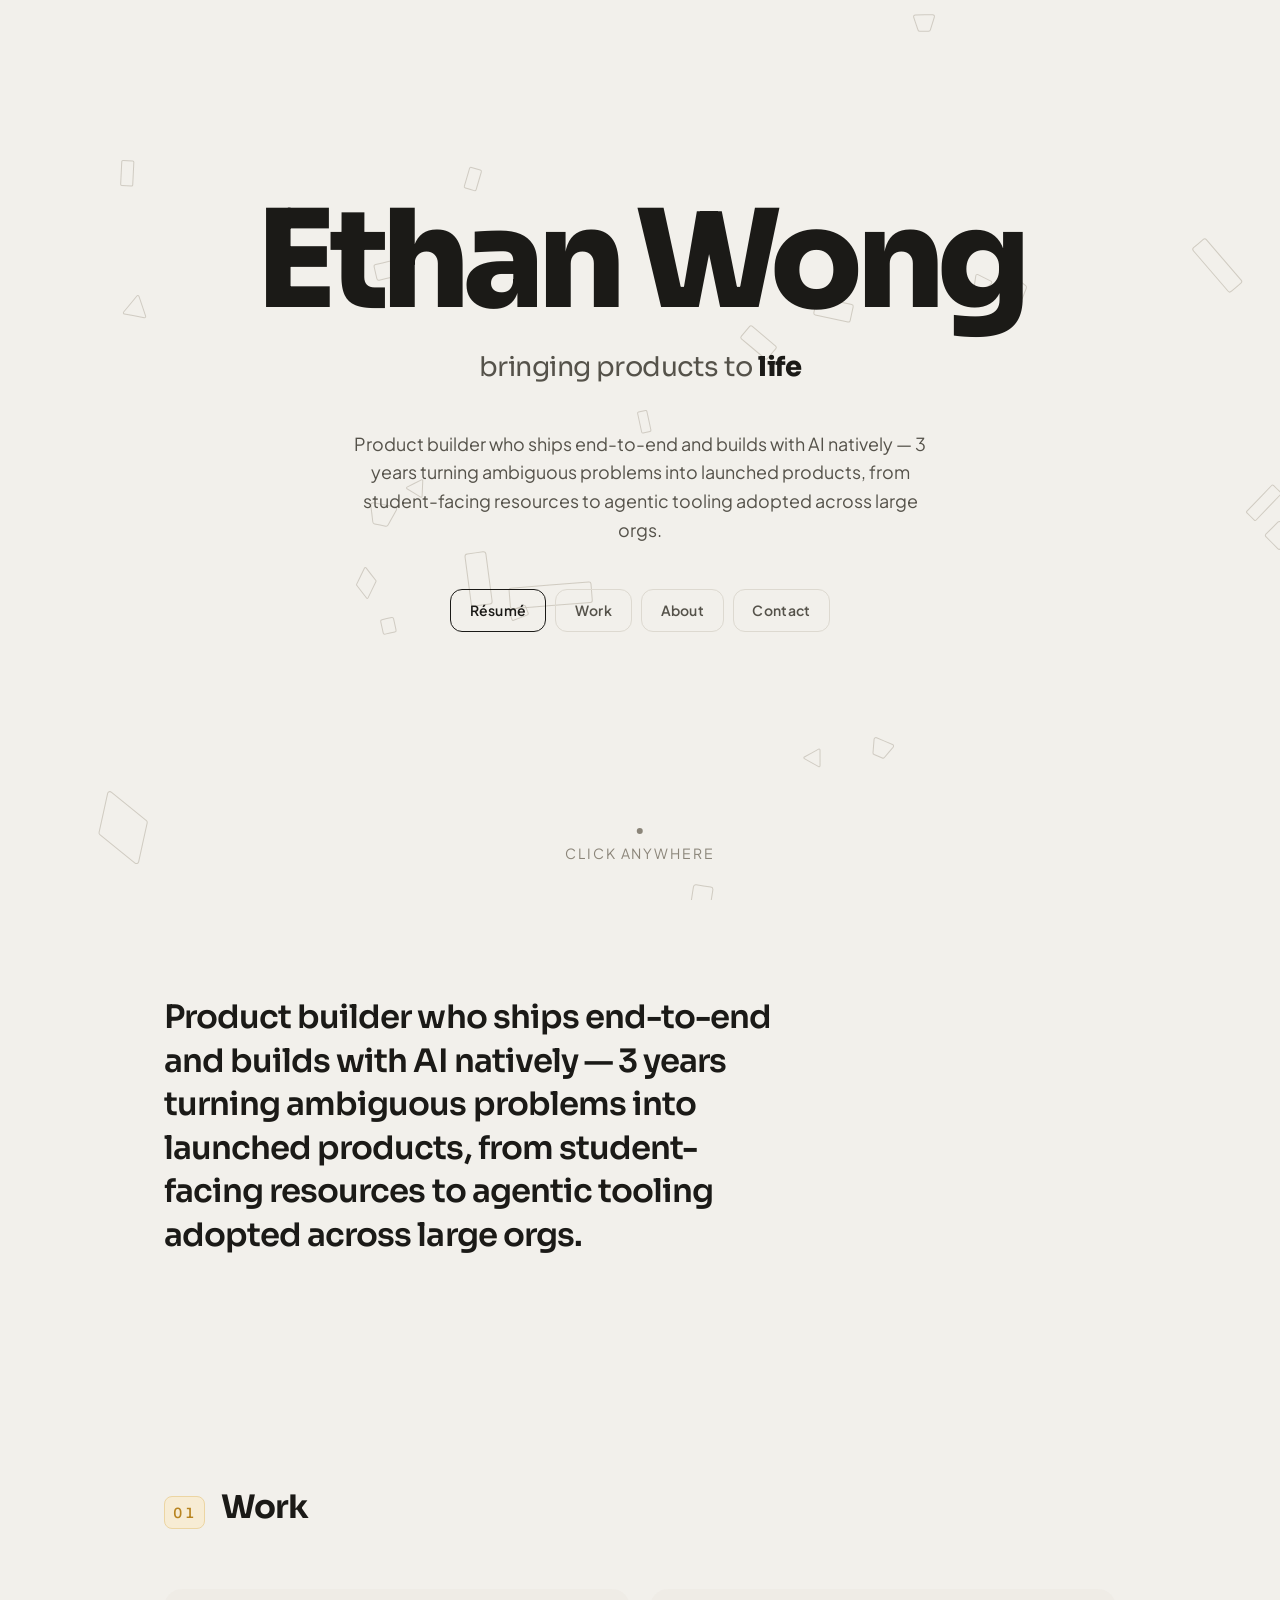
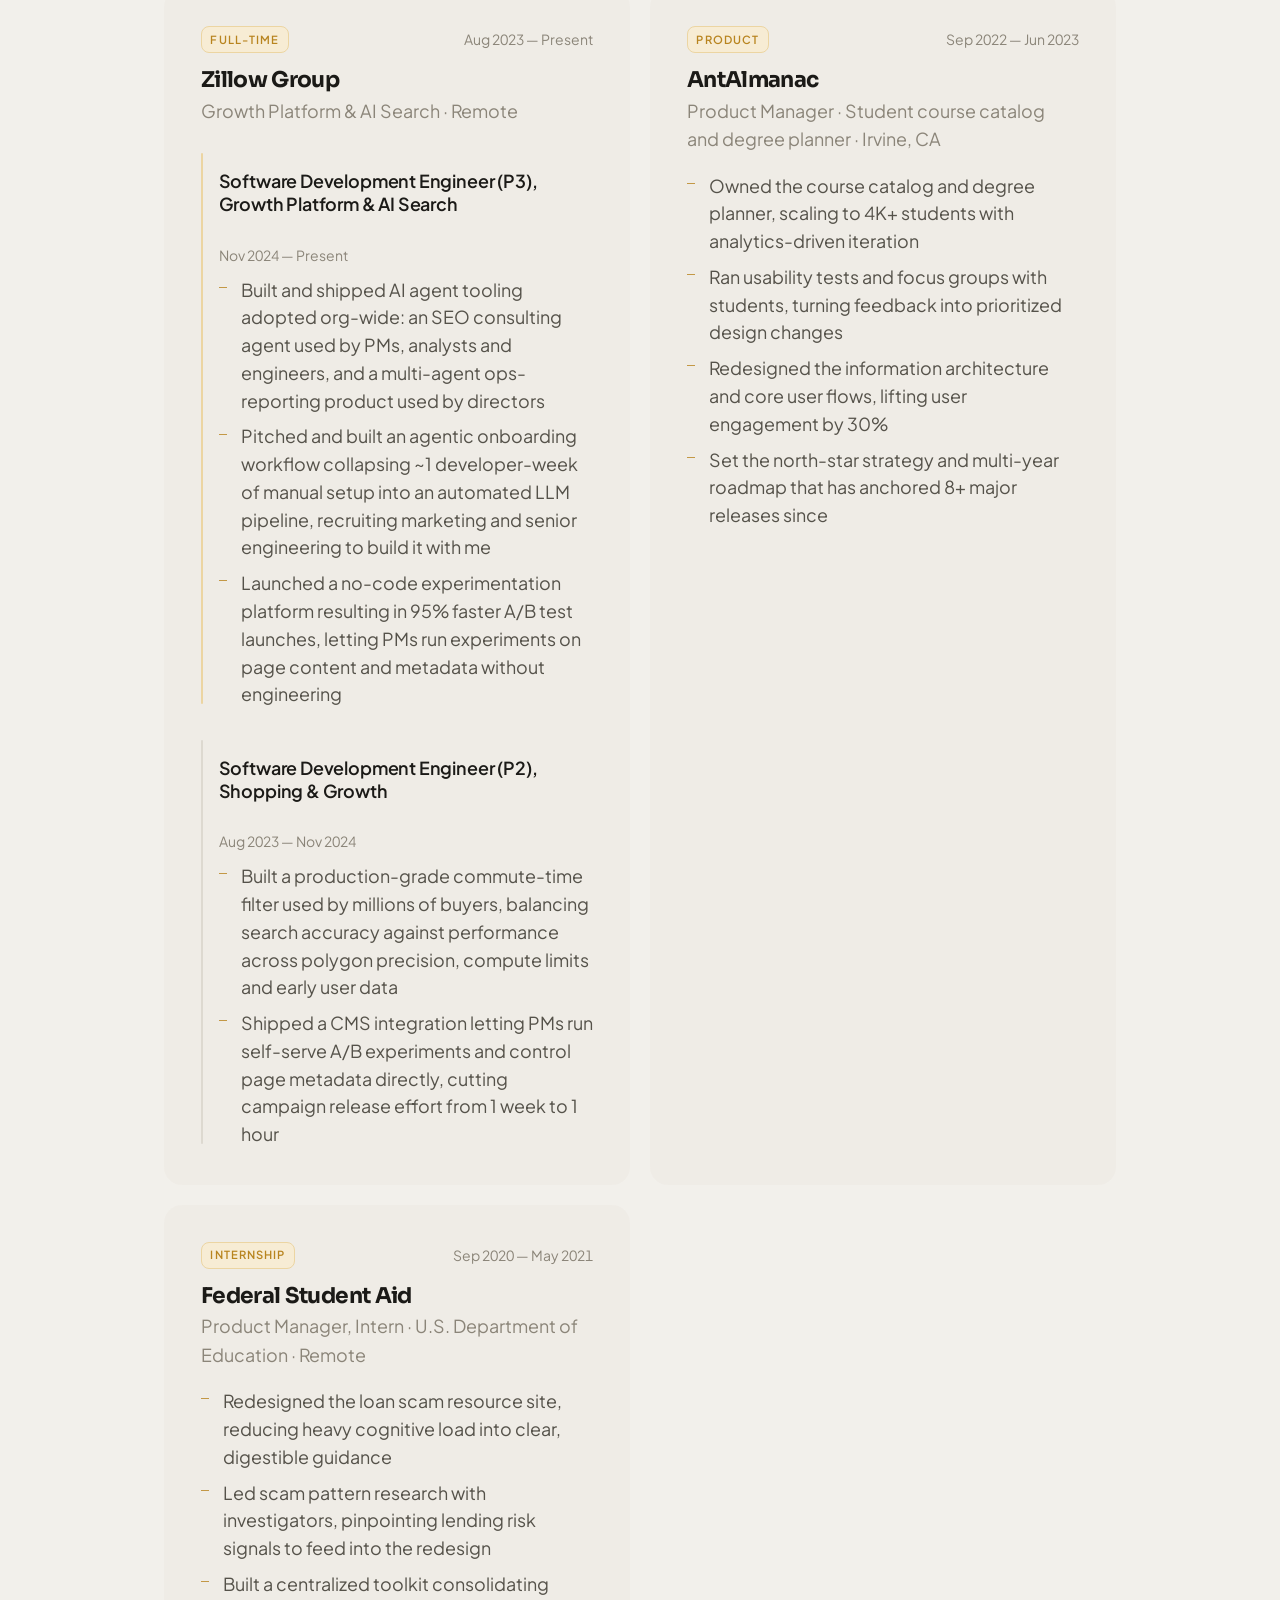
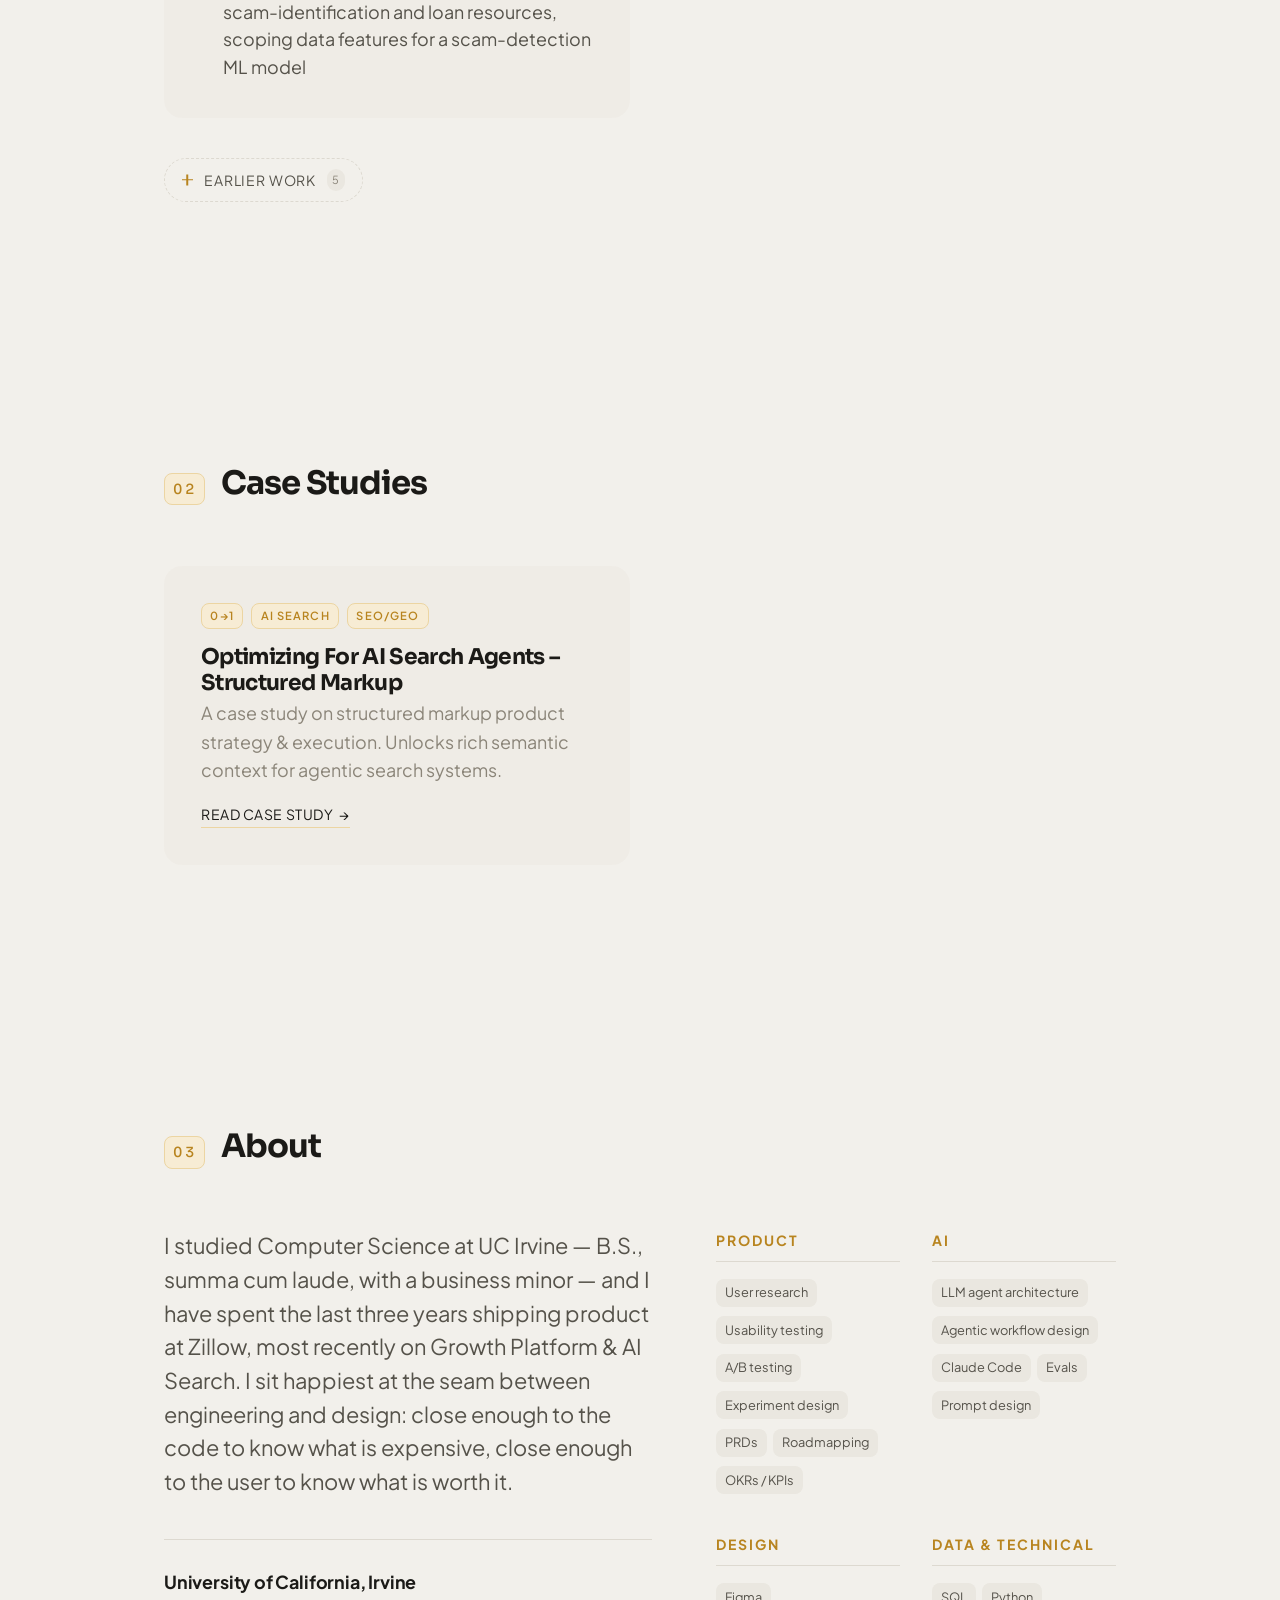
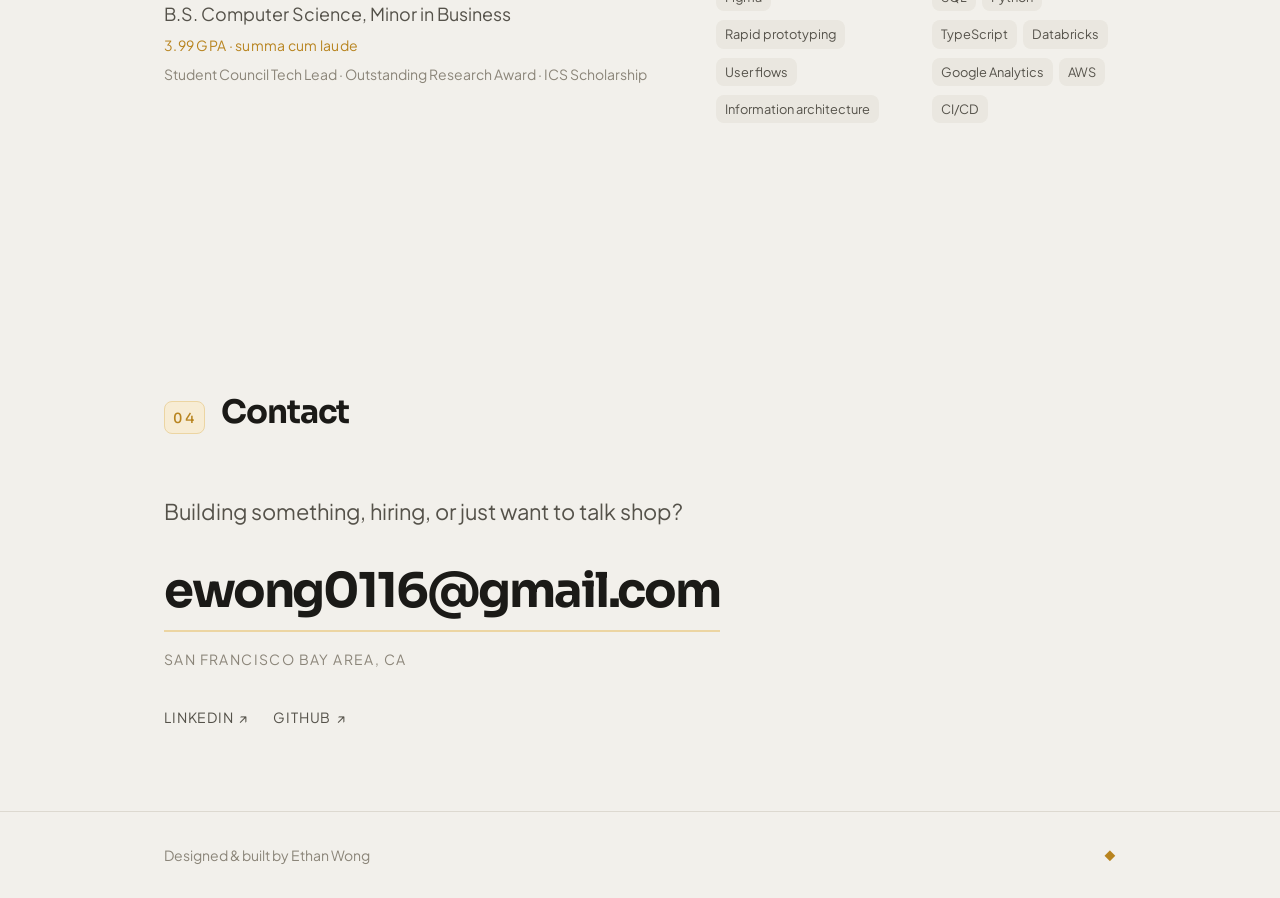
==== commit 4aa671a7: "Add a Case Studies tab to the homepage nav New section between Work and About, linking out to the st" ====
--- a/index.html
+++ b/index.html
@@ -32,6 +32,7 @@
   <a class="nav__mark" href="#top">Ethan Wong<span>.</span></a>
   <ul class="nav__links">
     <li><a href="#work">Work</a></li>
+    <li><a href="#case-studies">Case Studies</a></li>
     <li><a href="#about">About</a></li>
     <li><a href="#contact">Contact</a></li>
   </ul>
--- a/assets/layout.css
+++ b/assets/layout.css
@@ -118,6 +118,8 @@
   background: var(--gold-wash);
   white-space: nowrap;
 }
+
+.card__tags { display: flex; flex-wrap: wrap; gap: .5rem; }
 
 .card__period {
   font-size: var(--step--1);
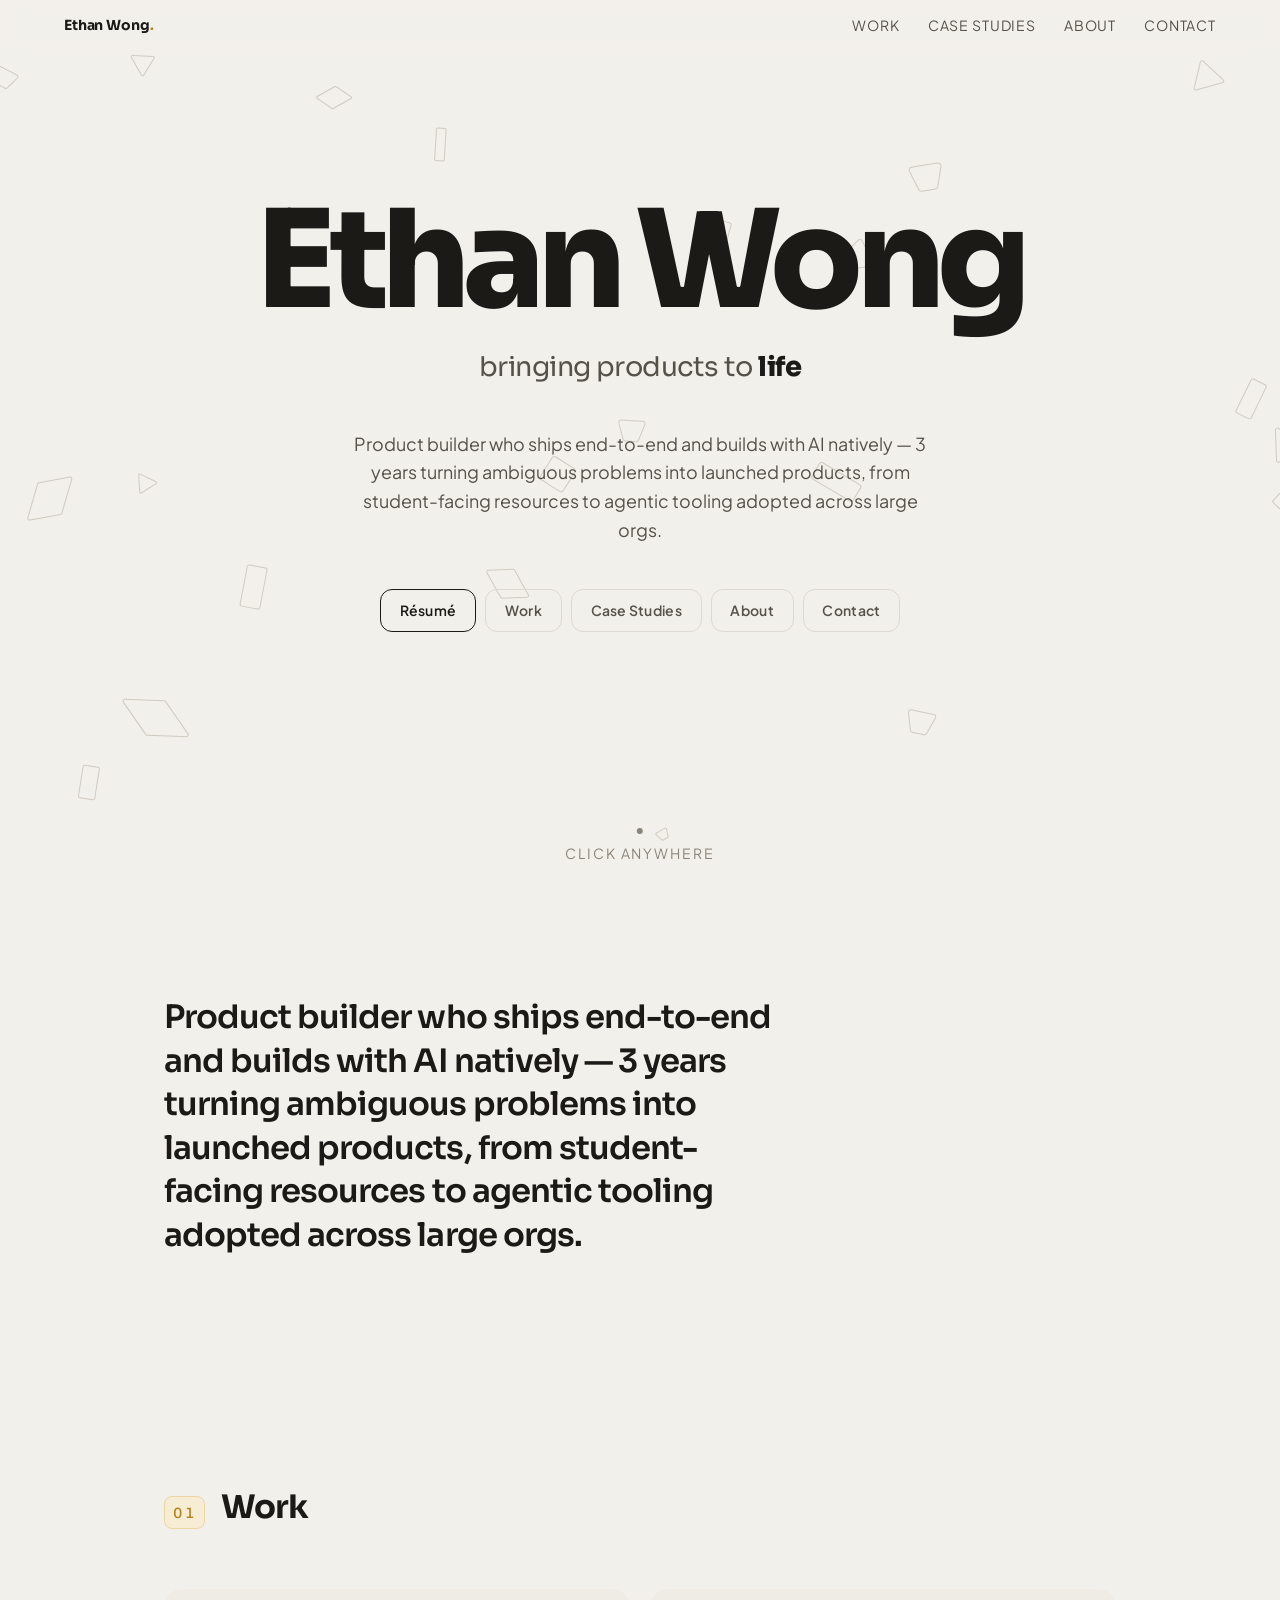
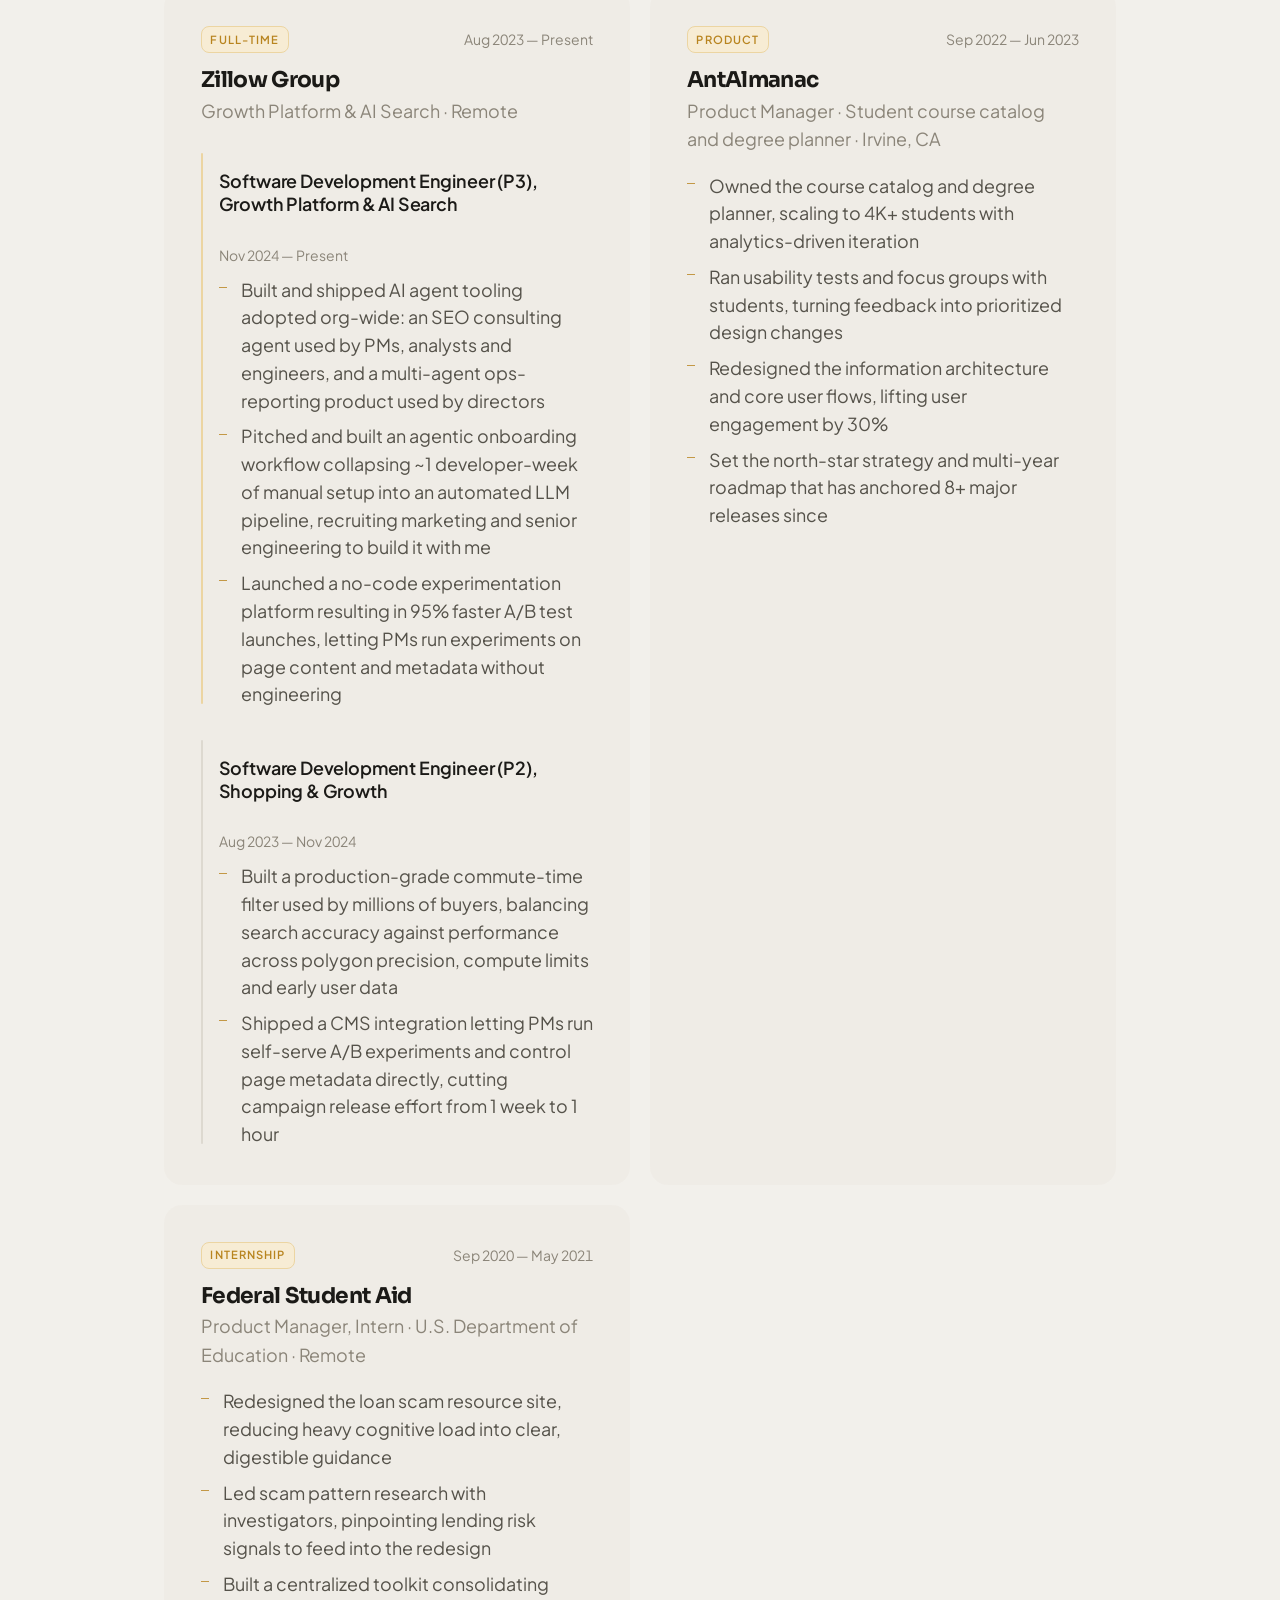
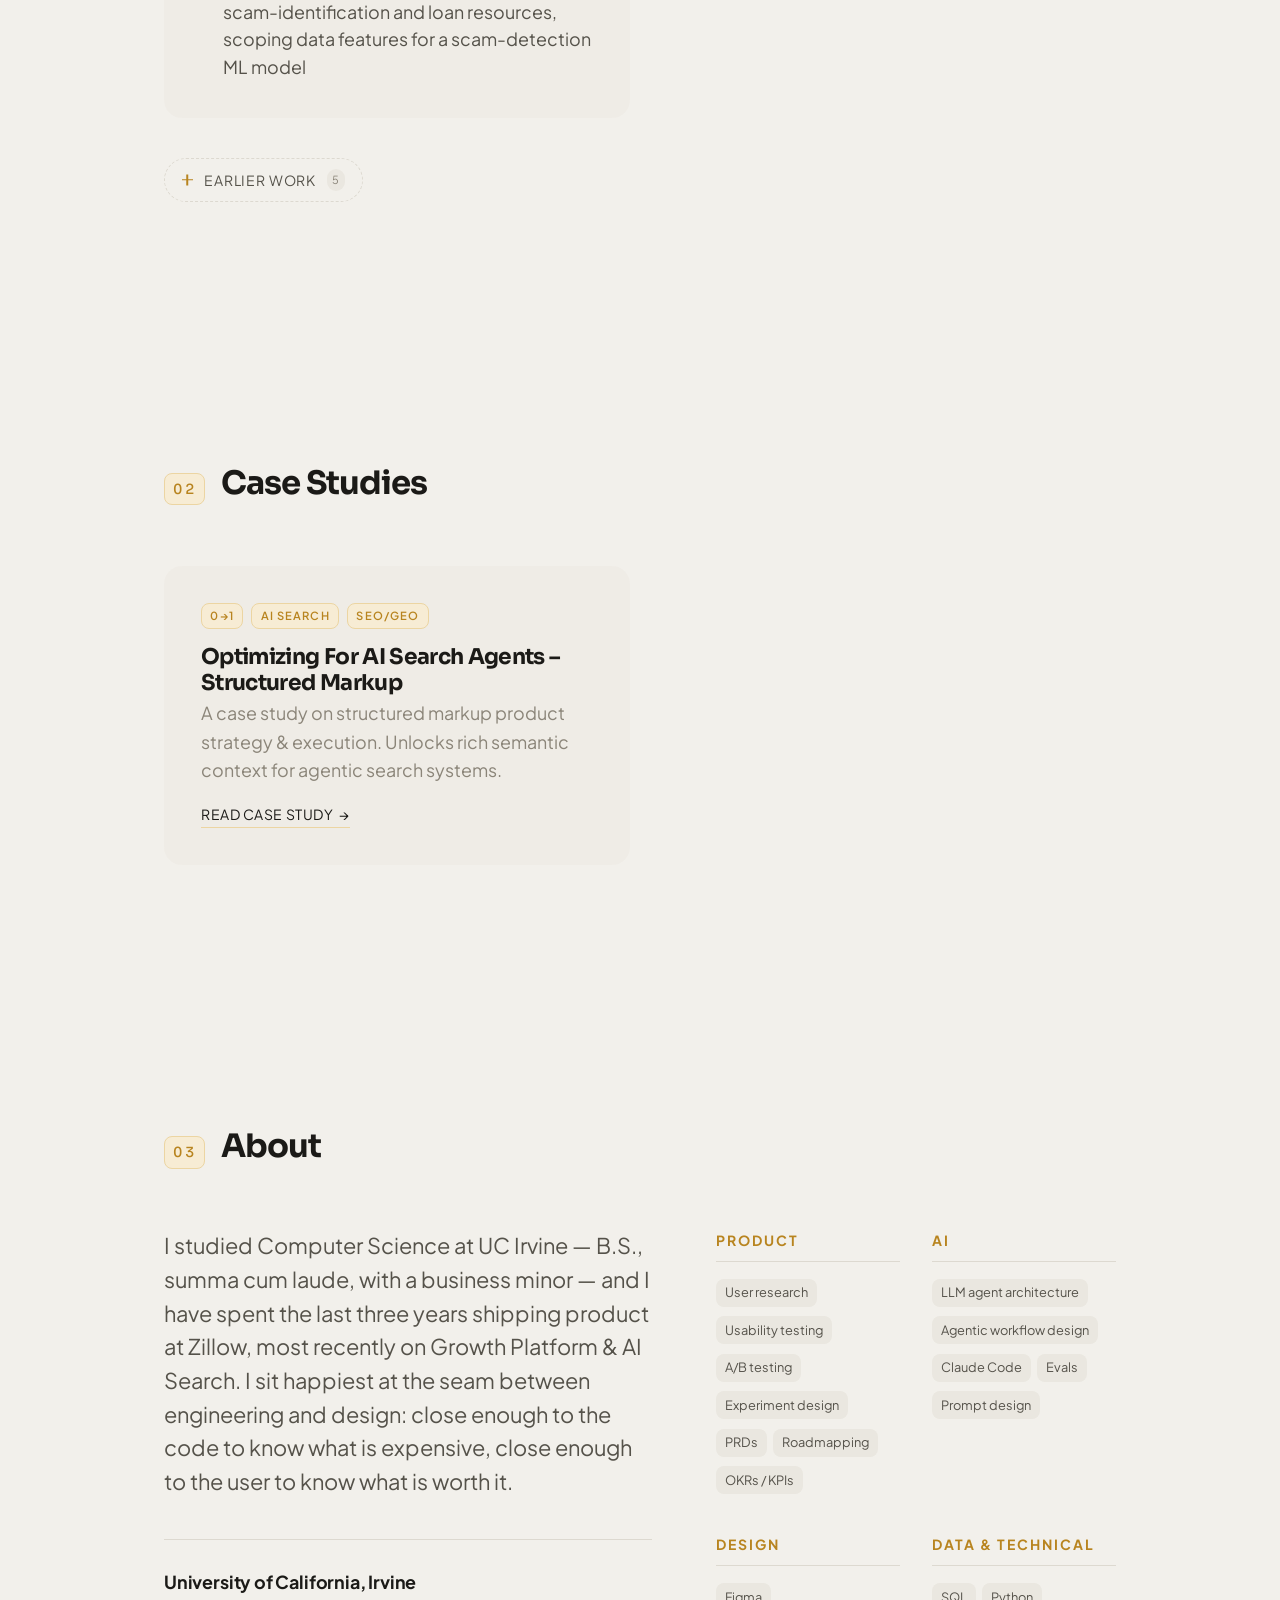
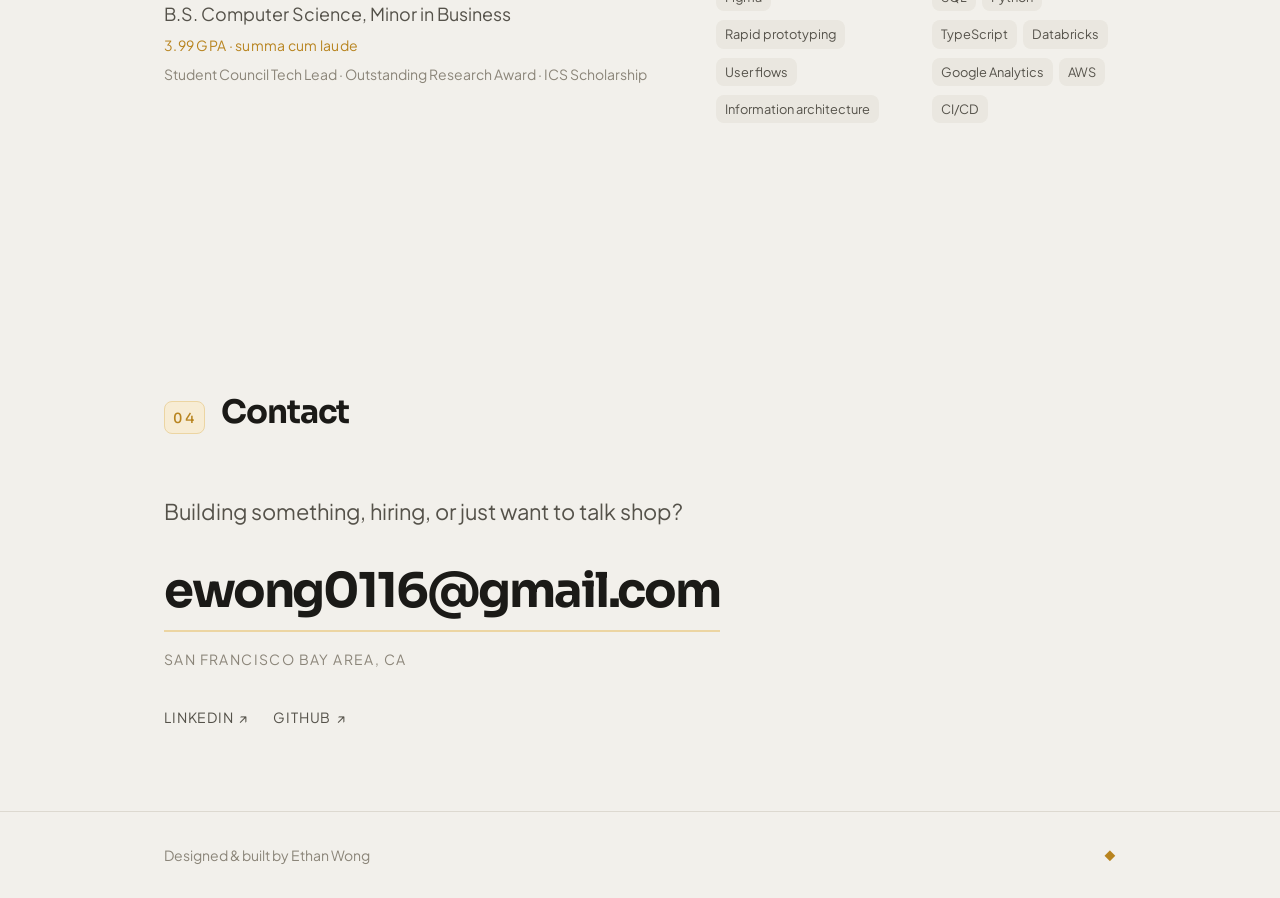
==== commit 84a9beb7: "Ripple refinements: shards stay floating, nav always present - shards.js: the ripple now only fades " ====
--- a/index.html
+++ b/index.html
@@ -121,7 +121,7 @@
     fillAlpha:       0.95,
 
     waveMs:     950,
-    assembleMs: 780,
+    fadeMs:     780,
     parallax:   0.14,
     autoFireMs: 3000
   });
--- a/assets/layout.css
+++ b/assets/layout.css
@@ -5,7 +5,8 @@
    ============================================================ */
 
 /* ------------------------------------------------------------
-   NAV — only after the reveal
+   NAV — always present, cold or warm; only its colors (via the
+   --paper/--ink tokens) shift when the ripple fires
    ------------------------------------------------------------ */
 .nav {
   position: fixed;
@@ -21,17 +22,7 @@
   background: color-mix(in srgb, var(--paper) 82%, transparent);
   backdrop-filter: blur(10px);
   border-bottom: 1px solid transparent;
-  opacity: 0;
-  transform: translateY(-100%);
-  pointer-events: none;
-  transition: opacity .6s var(--ease-out), transform .6s var(--ease-out),
-              border-color .3s ease;
-}
-html.is-warm .nav {
-  opacity: 1;
-  transform: none;
-  pointer-events: auto;
-  transition-delay: .25s;
+  transition: background-color .3s ease, border-color .3s ease;
 }
 .nav.is-stuck { border-bottom-color: var(--line); }
 
--- a/assets/kinetic.css
+++ b/assets/kinetic.css
@@ -4,9 +4,9 @@
    layout.css; this file only overrides what makes this direction
    itself, and loads after both.
 
-   Energetic. Many small pieces across the whole viewport that
-   swarm inward and lock into built forms — cubes, arches, stacks.
-   The forms stay put afterwards and drift on scroll.
+   Energetic. Many small pieces across the whole viewport, drifting
+   loosely before and after the ripple — only their colour resolves
+   from cold grey to warm gold as the wave passes each one.
    ============================================================ */
 
 body {
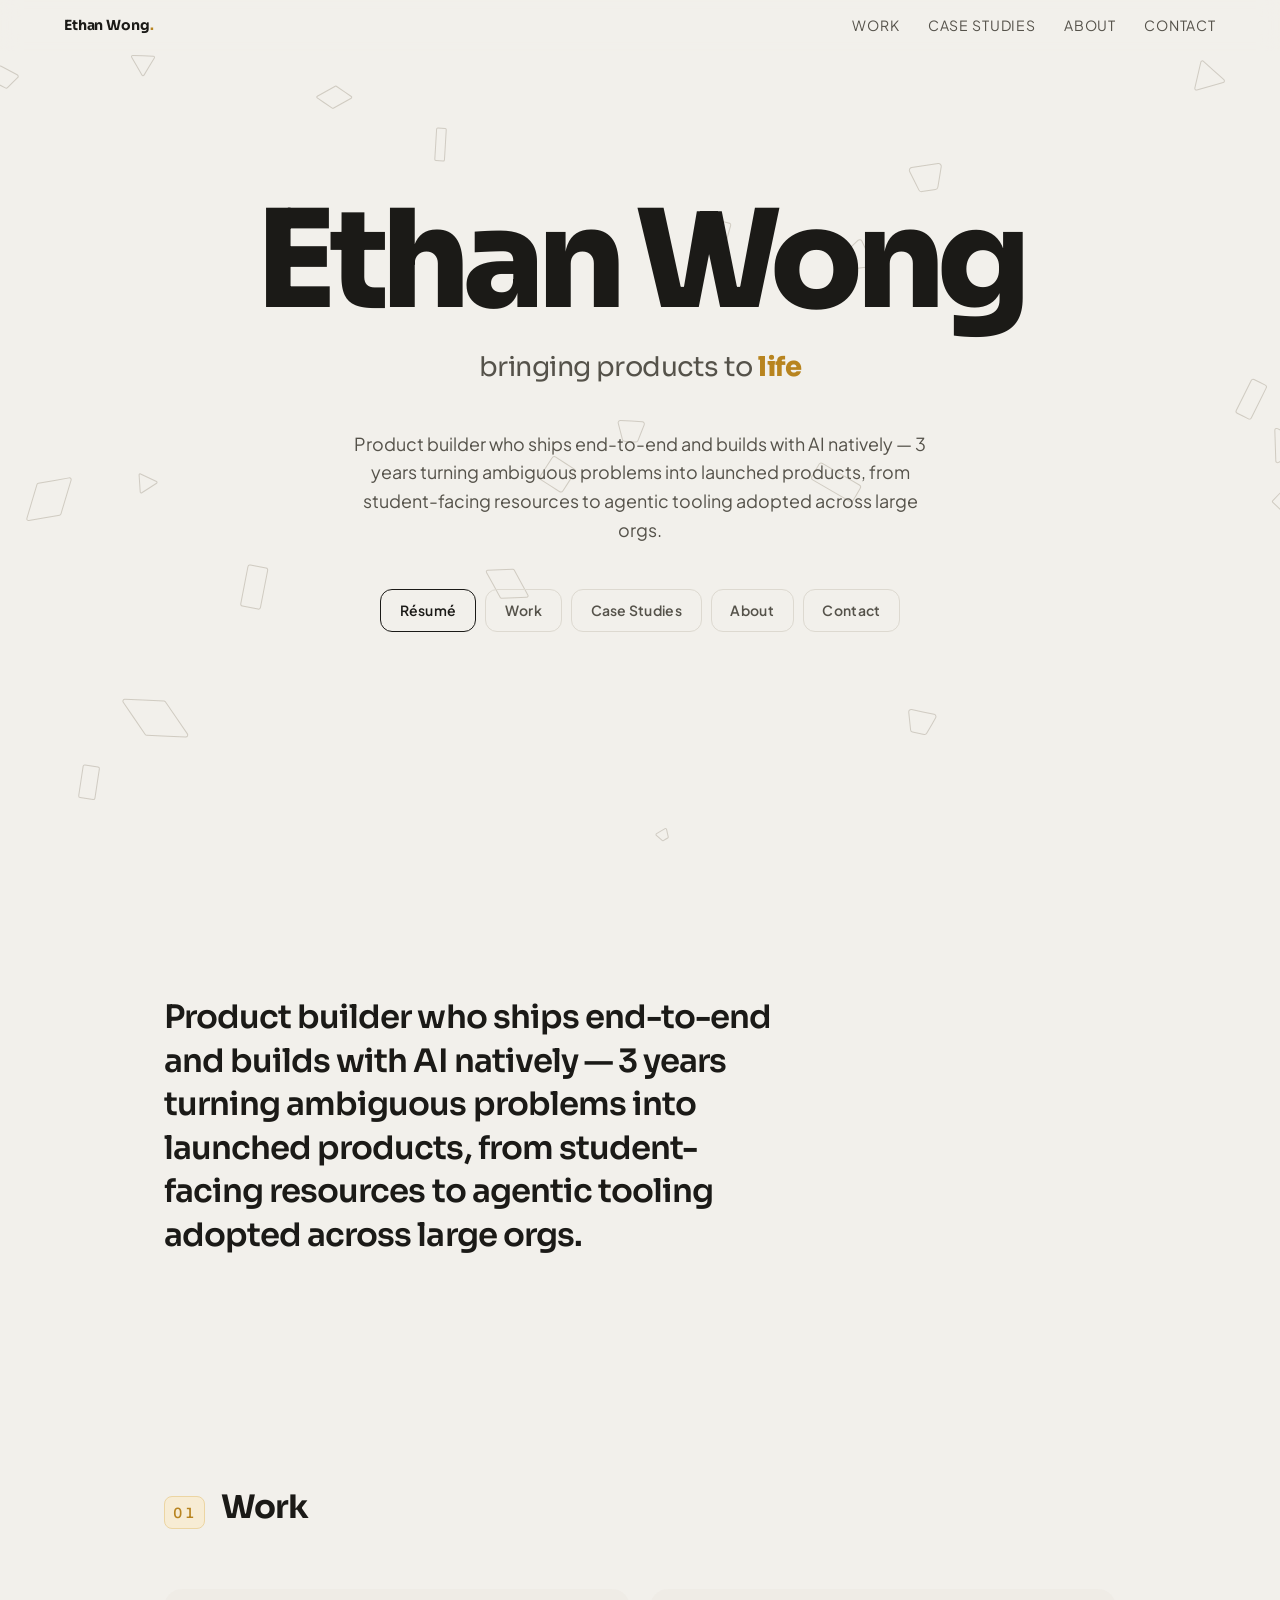
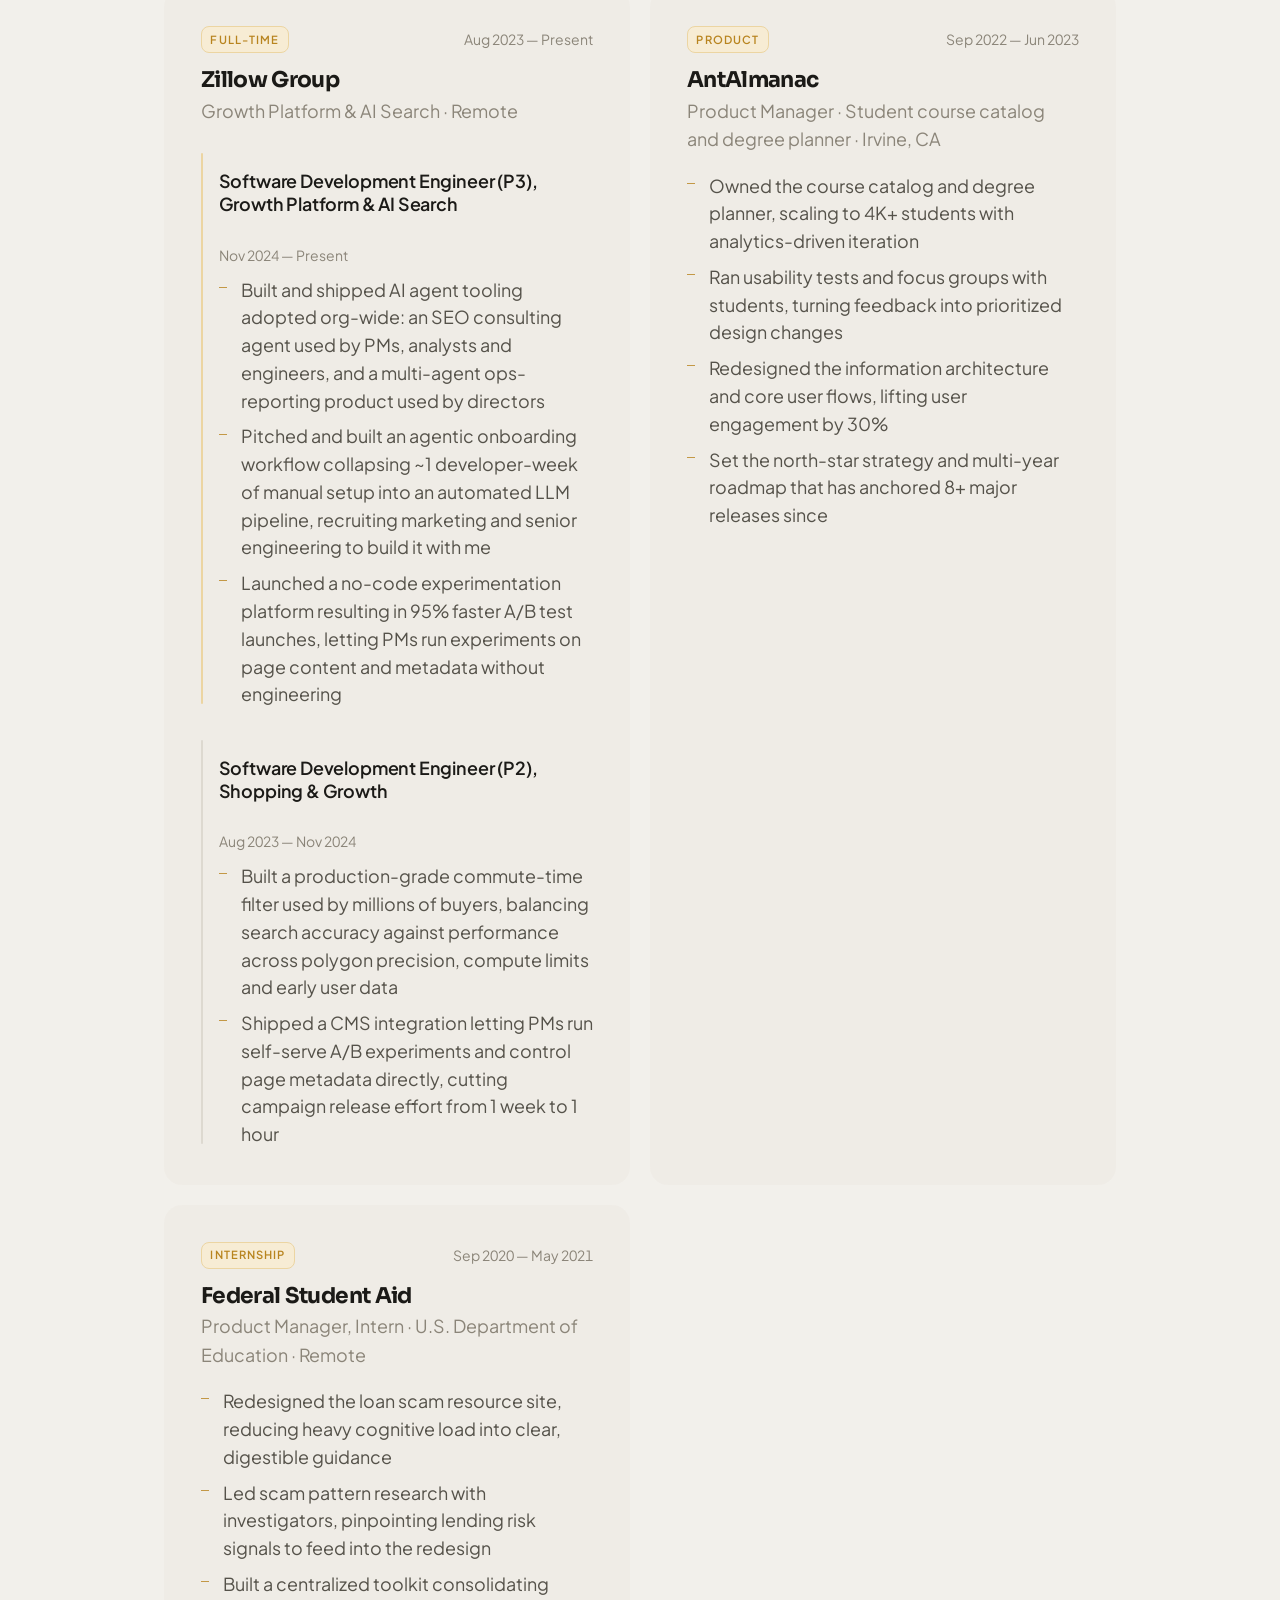
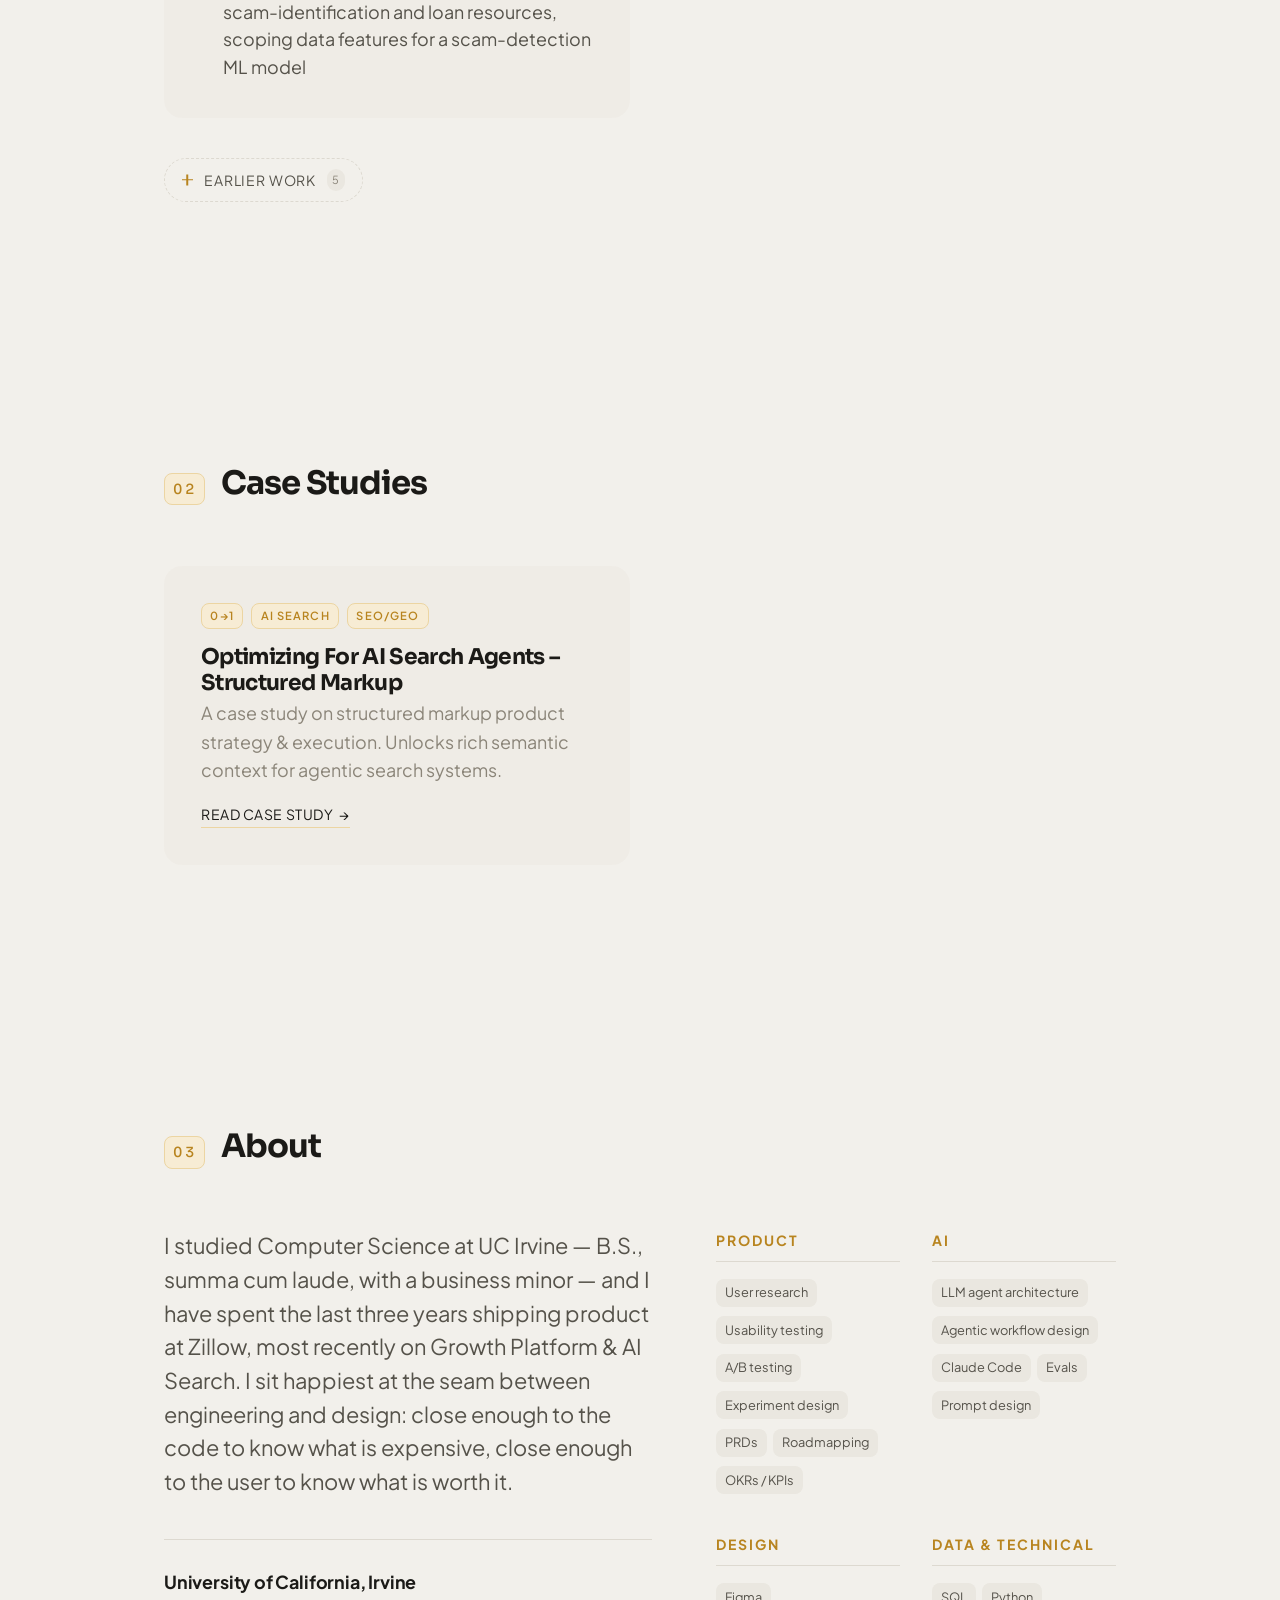
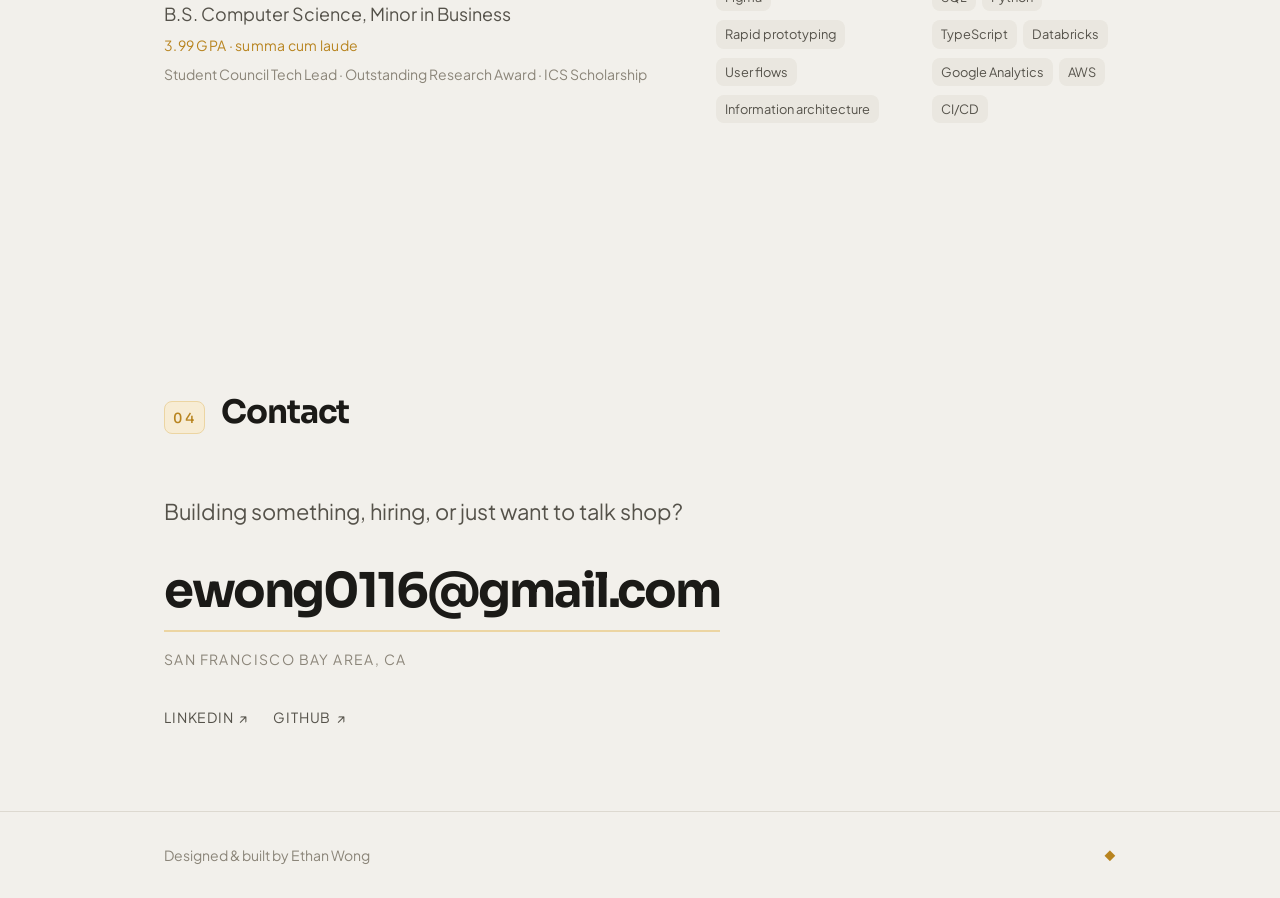
==== commit c38b09fc: "Speed up ripple auto-fire interval Reduce autoFireMs from 3000 to 1500 for a livelier ripple effect " ====
--- a/index.html
+++ b/index.html
@@ -123,7 +123,7 @@
     waveMs:     950,
     fadeMs:     780,
     parallax:   0.14,
-    autoFireMs: 3000
+    autoFireMs: 1500
   });
 
   var nav = document.querySelector('.nav');
--- a/assets/ripple/ripple.css
+++ b/assets/ripple/ripple.css
@@ -110,9 +110,16 @@
   color: var(--ink);
   font-style: normal;
   position: relative;
-}
-
-/* gold arrives with the wave */
+  transition: color .4s ease;
+}
+
+/* the click/tap/auto-fire lands here first, held for a beat on its
+   own fast transition — a moment of "something's happening" before
+   the wave itself spreads outward from this exact point */
+.life.is-lit { color: var(--gold); }
+
+/* gold arrives with the wave (and stays, once .is-lit already got
+   there first) */
 .warm .life,
 html.is-warm .life {
   color: var(--gold);
--- a/assets/layout.css
+++ b/assets/layout.css
@@ -87,6 +87,20 @@
   border-color: var(--gold-soft);
   transform: translateY(-3px);
   box-shadow: 0 14px 40px -28px rgba(90, 60, 10, .55);
+}
+
+/* a card whose only link should make the whole card clickable —
+   the "stretched link" pattern: one real anchor, sized to cover
+   the card via ::after, so there's still just one interactive
+   element for keyboard/screen readers, not a card-sized click
+   trap around a nested one. Only use where a card has exactly
+   one link; more than one and the stretch would swallow the rest. */
+.card--linked { position: relative; cursor: pointer; }
+.card__link--stretched::after {
+  content: '';
+  position: absolute;
+  inset: 0;
+  border-radius: inherit;
 }
 
 .card__head {
